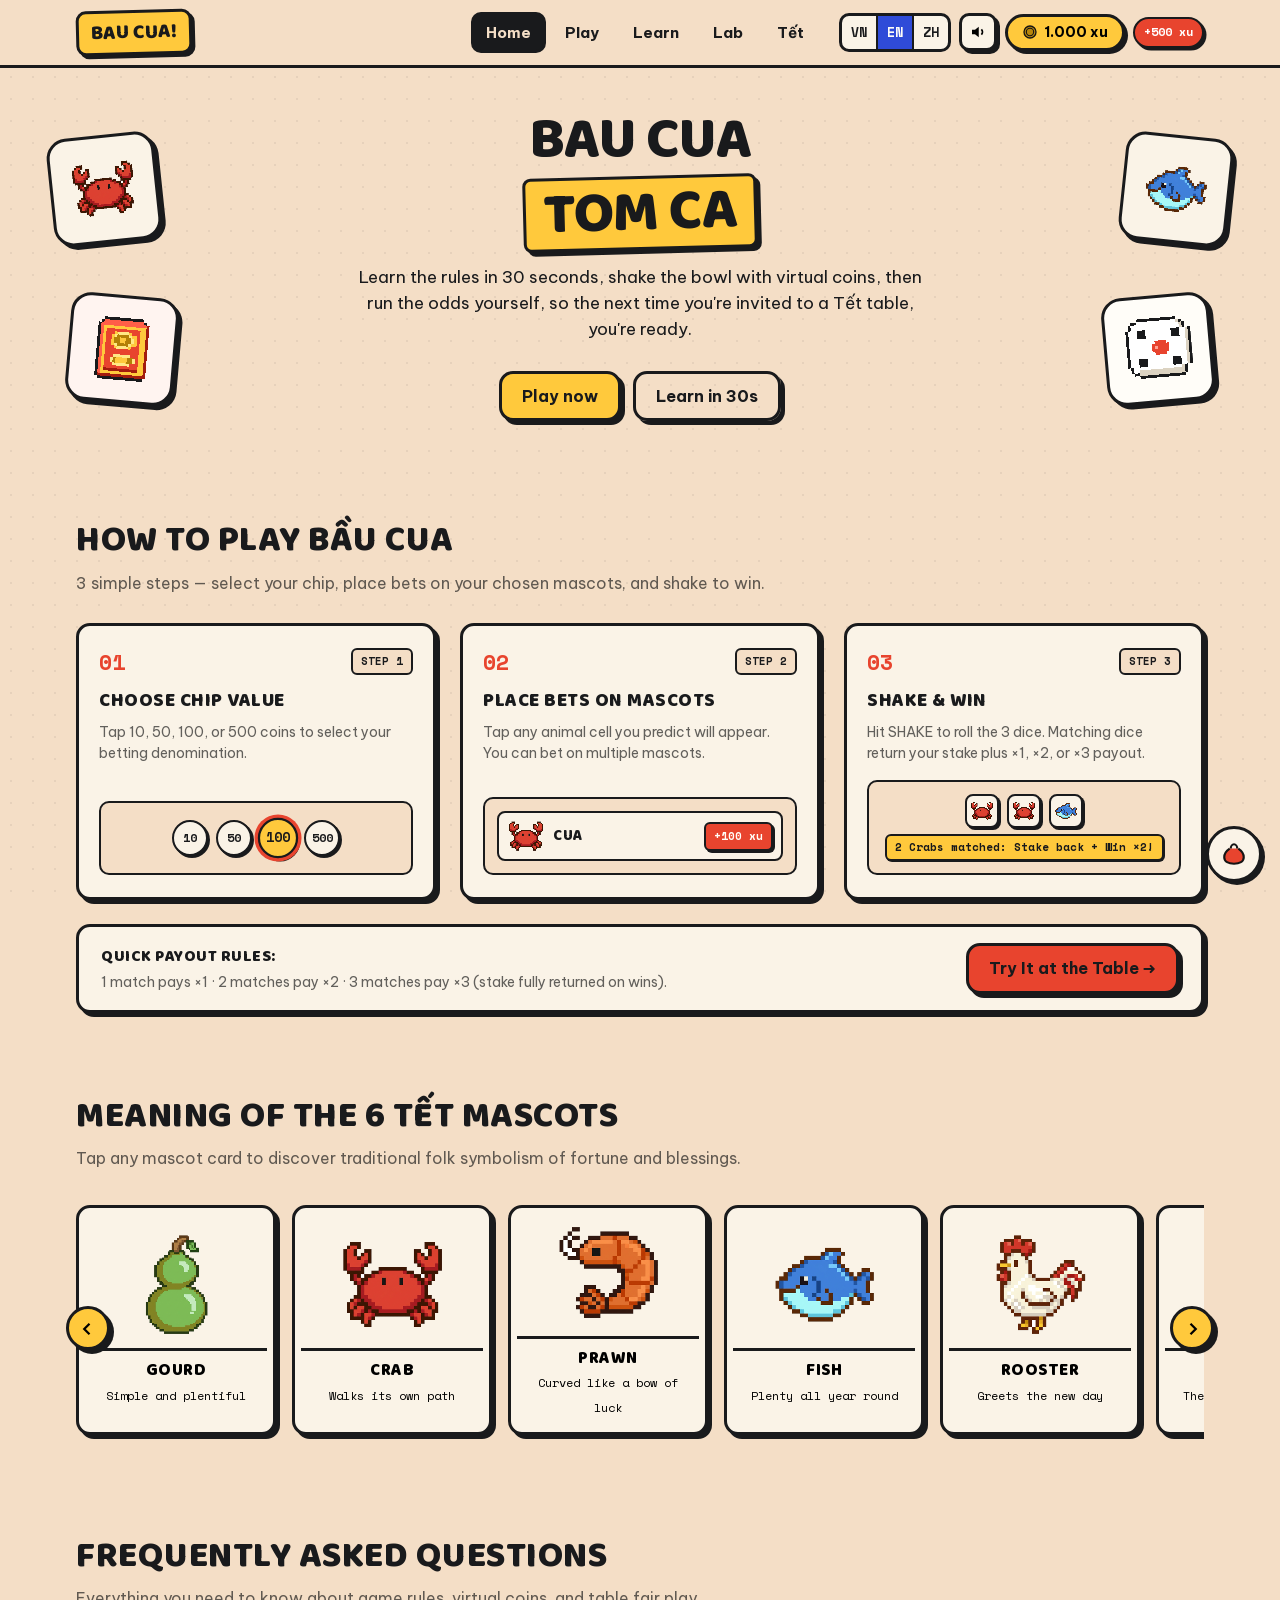
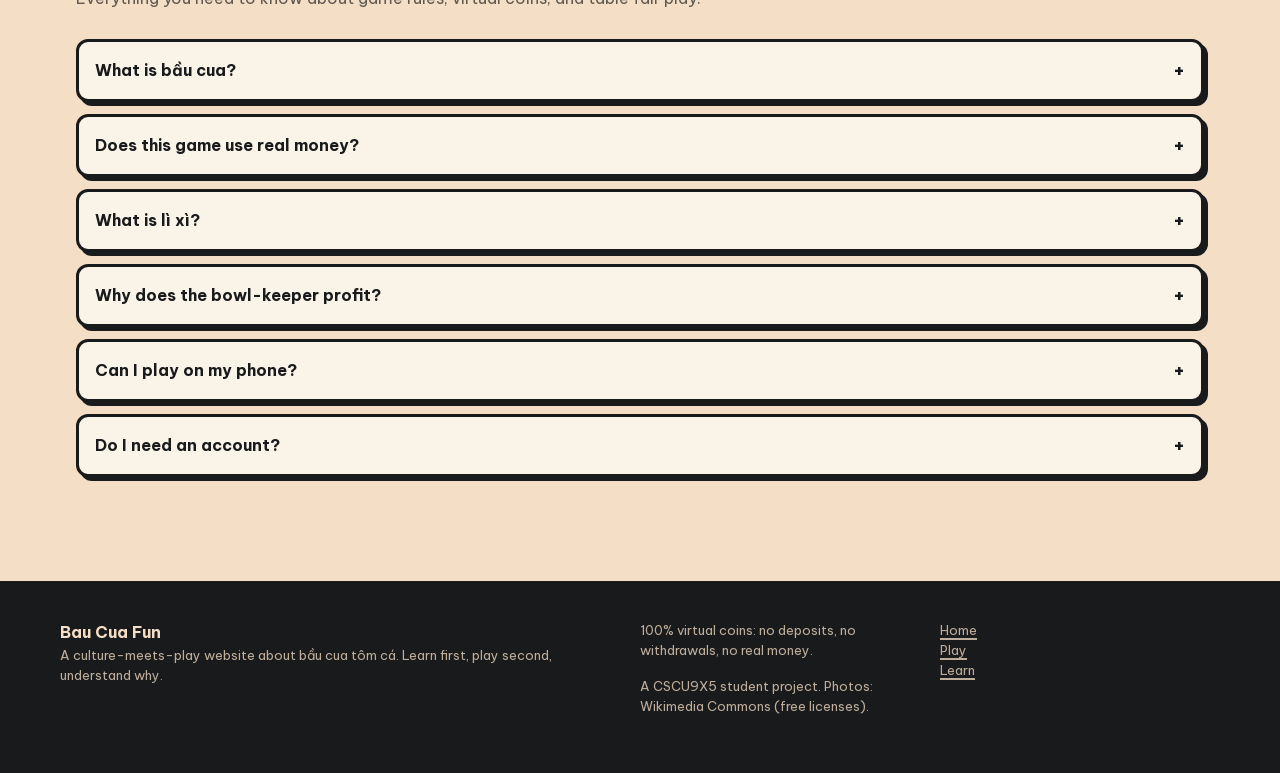
==== index.html @ 0379b577 "feat(i18n): set English as default language across the site" ====
<!DOCTYPE html>
<html lang="en">
<head>
  <meta charset="utf-8">
  <meta name="viewport" content="width=device-width, initial-scale=1">
  <meta name="description" content="Bầu Cua Vui: học và chơi bầu cua tôm cá bằng xu ảo. Không nạp, không rút, chỉ để vui ngày Tết.">
  <title>BẦU CUA VUI: Home</title>
  <link rel="stylesheet" href="assets/fonts/fonts.css?v=11">
  <link rel="stylesheet" href="lib/bootstrap/bootstrap.min.css">
  <link rel="stylesheet" href="css/styles.css?v=11">
  <link rel="stylesheet" href="css/pages.css?v=11">
</head>
<body data-page="home">
  <noscript><p style="padding:10px 16px;background:#E8442E;color:#FFFDF8;font-weight:700">Trang này cần JavaScript để chơi — hãy bật JS trong trình duyệt.</p></noscript>
  <a class="skip-link" href="#main">Đến nội dung chính</a>

  <nav class="bc-nav">
    <div class="inner">
      <a class="brand" href="index.html" data-i18n="brand.short"></a>
      <button class="nav-toggle" aria-label="Menu"><svg viewBox="0 0 24 24" width="20" height="20" aria-hidden="true"><path d="M4 6h16M4 12h16M4 18h16" stroke="currentColor" stroke-width="2.6"/></svg></button>
      <div class="bc-links">
        <a href="index.html" data-page="home" data-i18n="nav.home"></a>
        <a href="play.html" data-page="play" data-i18n="nav.play"></a>
        <a href="learn.html" data-page="learn" data-i18n="nav.learn"></a>
        <a href="lab.html" data-page="lab" data-i18n="nav.lab"></a>
        <a href="tet.html" data-page="tet" data-i18n="nav.tet"></a>
      </div>
      <div class="nav-tools">
        <div class="lang-group" role="group" aria-label="Language">
          <button data-lang="vn">VN</button>
          <button data-lang="en" class="active">EN</button>
          <button data-lang="zh">ZH</button>
        </div>
        <button class="icon-btn" data-act="sound" data-i18n-aria="a11y.sound"><svg class="ic-on" viewBox="0 0 24 24" fill="none" stroke="currentColor" stroke-width="2.4" aria-hidden="true"><path d="M4 9v6h4l5 4V5L8 9H4z" fill="currentColor" stroke="none"/><path d="M16.5 8.5a5 5 0 0 1 0 7"/></svg><svg class="ic-off" viewBox="0 0 24 24" fill="none" stroke="currentColor" stroke-width="2.4" aria-hidden="true"><path d="M4 9v6h4l5 4V5L8 9H4z" fill="currentColor" stroke="none"/><path d="M16 9l5 6M21 9l-5 6"/></svg></button>
        <button class="coin-pill" data-act="drawer-open" data-i18n-aria="a11y.coin"><svg viewBox="0 0 24 24" width="16" height="16" aria-hidden="true"><circle cx="12" cy="12" r="9" fill="#B8860B" stroke="#141414" stroke-width="2"/><circle cx="12" cy="12" r="5.5" fill="none" stroke="#141414" stroke-width="1.6"/></svg><span>1.000 xu</span></button>
        <button class="btn-bc btn-xs btn-red quick-lixi-btn" data-act="quick-lixi" data-i18n="nav.quickLixi" title="Nhận +500 xu vô cực" aria-label="Nhận +500 xu">+500 xu</button>
      </div>
    </div>
  </nav>

  <main id="main">
    <!-- hero -->
    <section class="hero hero-centered">
      <div class="hero-wrap">
        <!-- Left flank cards: Cua & Bao lì xì -->
        <div class="hero-flank flank-left" aria-hidden="true">
          <div class="pixel-card card-cua">
            <img src="assets/img/animals/cua.svg" alt="Cua" width="68" height="68">
          </div>
          <div class="pixel-card card-lixi">
            <img src="assets/img/lixi_pixel.svg" alt="Bao lì xì" width="64" height="64">
          </div>
        </div>

        <!-- Center content -->
        <div class="hero-center">
          <h1 class="hero-title">
            <span class="t-line-1" data-i18n="hero.t1"></span><br>
            <span class="hl-wrap">
              <span class="hl" data-i18n="hero.t2"></span>
            </span>
          </h1>

          <p class="lead" data-i18n="hero.sub"></p>

          <!-- Main CTAs -->
          <div class="cta hero-cta-group">
            <a class="btn-bc btn-gold" href="play.html" data-i18n="hero.ctaPlay"></a>
            <a class="btn-bc btn-ghost" href="#how-to-play" data-i18n="hero.ctaLearn"></a>
          </div>
        </div>

        <!-- Right flank cards: Cá & Xúc xắc pixel -->
        <div class="hero-flank flank-right" aria-hidden="true">
          <div class="pixel-card card-ca">
            <img src="assets/img/animals/ca.svg" alt="Cá" width="68" height="68">
          </div>
          <div class="pixel-card card-dice">
            <img src="assets/img/dice_pixel.svg" alt="Xúc xắc" width="64" height="64">
          </div>
        </div>
      </div>
    </section>

    <!-- how it works -->
    <section class="section" id="how-to-play">
      <div class="section-head">
        <h2 class="section-title" data-i18n="how.title"></h2>
        <p class="section-desc" data-i18n="how.sub"></p>
      </div>
      <div class="row g-4">
        <div class="col-md-4">
          <div class="card-bc how-card">
            <div class="how-step-header">
              <span class="how-step-num">01</span>
              <span class="how-badge" data-i18n="how.step1Tag"></span>
            </div>
            <h3 data-i18n="how.1t"></h3>
            <p data-i18n="how.1d"></p>
            <div class="how-visual">
              <div class="how-chip-demo">
                <span class="demo-chip">10</span>
                <span class="demo-chip">50</span>
                <span class="demo-chip active">100</span>
                <span class="demo-chip">500</span>
              </div>
            </div>
          </div>
        </div>
        <div class="col-md-4">
          <div class="card-bc how-card">
            <div class="how-step-header">
              <span class="how-step-num">02</span>
              <span class="how-badge" data-i18n="how.step2Tag"></span>
            </div>
            <h3 data-i18n="how.2t"></h3>
            <p data-i18n="how.2d"></p>
            <div class="how-visual">
              <div class="how-cell-demo">
                <div class="cell-info">
                  <img src="assets/img/animals/cua.svg" alt="Cua" width="38" height="38">
                  <span class="cell-label">CUA</span>
                </div>
                <span class="cell-bet-pill">+100 xu</span>
              </div>
            </div>
          </div>
        </div>
        <div class="col-md-4">
          <div class="card-bc how-card">
            <div class="how-step-header">
              <span class="how-step-num">03</span>
              <span class="how-badge" data-i18n="how.step3Tag"></span>
            </div>
            <h3 data-i18n="how.3t"></h3>
            <p data-i18n="how.3d"></p>
            <div class="how-visual">
              <div class="how-dice-demo">
                <div class="demo-dice-wrap">
                  <div class="demo-die"><img src="assets/img/animals/cua.svg" alt="Cua"></div>
                  <div class="demo-die"><img src="assets/img/animals/cua.svg" alt="Cua"></div>
                  <div class="demo-die"><img src="assets/img/animals/ca.svg" alt="Cá"></div>
                </div>
                <div class="demo-payout-pill" data-i18n="how.payoutDemo"></div>
              </div>
            </div>
          </div>
        </div>
      </div>

      <!-- Quick summary banner -->
      <div class="how-summary-banner">
        <div class="summary-left">
          <strong class="summary-title" data-i18n="how.ruleSummaryTitle"></strong>
          <span class="summary-payouts" data-i18n="how.ruleSummaryDesc"></span>
        </div>
        <a href="play.html" class="btn-bc btn-red how-summary-btn" data-i18n="how.tryBtn"></a>
      </div>
    </section>

    <!-- animals -->
    <section class="section">
      <div class="section-head">
        <h2 class="section-title" data-i18n="animals.title"></h2>
        <p class="section-desc" data-i18n="animals.sub"></p>
      </div>
      <div class="carousel-wrap">
        <button class="car-btn prev" data-act="car-prev" aria-label="Previous"><svg viewBox="0 0 24 24" width="18" height="18" aria-hidden="true"><path d="M14 5l-7 7 7 7" fill="none" stroke="currentColor" stroke-width="3"/></svg></button>
        <div class="animal-track" id="animal-track"></div>
        <button class="car-btn next" data-act="car-next" aria-label="Next"><svg viewBox="0 0 24 24" width="18" height="18" aria-hidden="true"><path d="M10 5l7 7-7 7" fill="none" stroke="currentColor" stroke-width="3"/></svg></button>
      </div>
    </section>

    <!-- faq -->
    <section class="section">
      <div class="section-head">
        <h2 class="section-title" data-i18n="faq.title"></h2>
        <p class="section-desc" data-i18n="faq.sub"></p>
      </div>
      <div id="faq-zone"></div>
    </section>
  </main>

  <footer class="bc-footer">
    <div class="inner">
      <div>
        <strong data-i18n="brand.full"></strong>
        <p class="fine" data-i18n="footer.blurb"></p>
      </div>
      <div class="fine">
        <p data-i18n="footer.warn"></p>
        <p data-i18n="footer.made"></p>
      </div>
      <div class="fine">
        <a href="index.html" data-i18n="nav.home"></a><br>
        <a href="play.html" data-i18n="nav.play"></a><br>
        <a href="learn.html" data-i18n="nav.learn"></a>
      </div>
    </div>
  </footer>

  <!-- animal detail modal -->
  <div class="modal-bc" id="modal-animal" role="dialog" aria-modal="true">
    <div class="box"></div>
  </div>

  <!-- Túi xu drawer -->
  <div class="drawer-backdrop"></div>
  <aside class="drawer" aria-label="Túi xu">
    <div class="close-row"><button class="icon-btn" data-act="drawer-close" aria-label="Close">✕</button></div>
    <h3><svg viewBox="0 0 24 24" width="18" height="18" aria-hidden="true"><path d="M8 7c-3 2-5 5-5 8 0 4 4 6 9 6s9-2 9-6c0-3-2-6-5-8" fill="#E8442E" stroke="#141414" stroke-width="2"/><path d="M9 7c0-2 1.4-4 3-4s3 2 3 4" fill="none" stroke="#141414" stroke-width="2"/></svg> <span data-i18n="drawer.title"></span></h3>
    <button class="btn-bc btn-red" data-act="lixi" style="width:100%" data-i18n="drawer.lixi"></button>
    <h3 style="font-size:18px" data-i18n="drawer.badges"></h3>
    <div class="badge-grid" id="badge-grid"></div>
    <h3 style="font-size:18px" data-i18n="drawer.stats"></h3>
    <div id="drawer-stats" style="display:grid;gap:6px"></div>
    <button class="btn-bc btn-sm" data-act="reset" style="margin-top:14px" data-i18n="drawer.reset"></button>
  </aside>

  <button class="icon-btn fab" data-act="drawer-open" aria-label="Túi xu"
     style="position:fixed;bottom:18px;right:18px;z-index:150;width:56px;height:56px;border-radius:50%"><svg viewBox="0 0 24 24" width="26" height="26" aria-hidden="true"><path d="M8 7c-3 2-5 5-5 8 0 4 4 6 9 6s9-2 9-6c0-3-2-6-5-8" fill="#E8442E" stroke="#141414" stroke-width="2"/><path d="M9 7c0-2 1.4-4 3-4s3 2 3 4" fill="none" stroke="#141414" stroke-width="2"/></svg></button>
  <div class="toast-zone"></div>

  <script src="js/data-core.js?v=11"></script>
  <script src="js/data-content.js?v=11"></script>
  <script src="js/i18n-vn.js?v=11"></script>
  <script src="js/i18n-en.js?v=11"></script>
  <script src="js/i18n-zh.js?v=11"></script>
  <script src="js/i18n.js?v=11"></script>
  <script src="js/store.js?v=11"></script>
  <script src="js/audio.js?v=11"></script>
  <script src="js/wallet.js?v=11"></script>
  <script src="js/badges.js?v=11"></script>
  <script src="js/ui.js?v=11"></script>
  <script src="js/page-home.js?v=11"></script>
  <script>
    document.addEventListener("DOMContentLoaded", function () {
      BCUI.boot();
      // reset data button (drawer)
      var resetBtn = document.querySelector("[data-act=reset]");
      if (resetBtn) resetBtn.addEventListener("click", function () {
        BCStore.reset();
        BCUI.toast(BCi18n.t("drawer.resetOk"));
        setTimeout(function () { location.reload(); }, 600);
      });
    });
  </script>
</body>
</html>
---- assets/fonts/fonts.css ----
/* Hallmark · vendored font subset sheet (generated) — covered by stamp in css/styles.css */
/* latin-ext */
@font-face {
  font-family: 'Archivo Black';
  font-style: normal;
  font-weight: 400;
  font-display: swap;
  src: url(f00.woff2) format('woff2');
  unicode-range: U+0100-02BA, U+02BD-02C5, U+02C7-02CC, U+02CE-02D7, U+02DD-02FF, U+0304, U+0308, U+0329, U+1D00-1DBF, U+1E00-1E9F, U+1EF2-1EFF, U+2020, U+20A0-20AB, U+20AD-20C4, U+2113, U+2C60-2C7F, U+A720-A7FF;
}
/* latin */
@font-face {
  font-family: 'Archivo Black';
  font-style: normal;
  font-weight: 400;
  font-display: swap;
  src: url(f01.woff2) format('woff2');
  unicode-range: U+0000-00FF, U+0131, U+0152-0153, U+02BB-02BC, U+02C6, U+02DA, U+02DC, U+0304, U+0308, U+0329, U+2000-206F, U+20AC, U+2122, U+2191, U+2193, U+2212, U+2215, U+FEFF, U+FFFD;
}
/* vietnamese */
@font-face {
  font-family: 'Be Vietnam Pro';
  font-style: normal;
  font-weight: 400;
  font-display: swap;
  src: url(f09.woff2) format('woff2');
  unicode-range: U+0102-0103, U+0110-0111, U+0128-0129, U+0168-0169, U+01A0-01A1, U+01AF-01B0, U+0300-0301, U+0303-0304, U+0308-0309, U+0323, U+0329, U+1EA0-1EF9, U+20AB;
}
/* latin-ext */
@font-face {
  font-family: 'Be Vietnam Pro';
  font-style: normal;
  font-weight: 400;
  font-display: swap;
  src: url(f10.woff2) format('woff2');
  unicode-range: U+0100-02BA, U+02BD-02C5, U+02C7-02CC, U+02CE-02D7, U+02DD-02FF, U+0304, U+0308, U+0329, U+1D00-1DBF, U+1E00-1E9F, U+1EF2-1EFF, U+2020, U+20A0-20AB, U+20AD-20C4, U+2113, U+2C60-2C7F, U+A720-A7FF;
}
/* latin */
@font-face {
  font-family: 'Be Vietnam Pro';
  font-style: normal;
  font-weight: 400;
  font-display: swap;
  src: url(f08.woff2) format('woff2');
  unicode-range: U+0000-00FF, U+0131, U+0152-0153, U+02BB-02BC, U+02C6, U+02DA, U+02DC, U+0304, U+0308, U+0329, U+2000-206F, U+20AC, U+2122, U+2191, U+2193, U+2212, U+2215, U+FEFF, U+FFFD;
}
/* vietnamese */
@font-face {
  font-family: 'Be Vietnam Pro';
  font-style: normal;
  font-weight: 600;
  font-display: swap;
  src: url(f06.woff2) format('woff2');
  unicode-range: U+0102-0103, U+0110-0111, U+0128-0129, U+0168-0169, U+01A0-01A1, U+01AF-01B0, U+0300-0301, U+0303-0304, U+0308-0309, U+0323, U+0329, U+1EA0-1EF9, U+20AB;
}
/* latin-ext */
@font-face {
  font-family: 'Be Vietnam Pro';
  font-style: normal;
  font-weight: 600;
  font-display: swap;
  src: url(f07.woff2) format('woff2');
  unicode-range: U+0100-02BA, U+02BD-02C5, U+02C7-02CC, U+02CE-02D7, U+02DD-02FF, U+0304, U+0308, U+0329, U+1D00-1DBF, U+1E00-1E9F, U+1EF2-1EFF, U+2020, U+20A0-20AB, U+20AD-20C4, U+2113, U+2C60-2C7F, U+A720-A7FF;
}
/* latin */
@font-face {
  font-family: 'Be Vietnam Pro';
  font-style: normal;
  font-weight: 600;
  font-display: swap;
  src: url(f05.woff2) format('woff2');
  unicode-range: U+0000-00FF, U+0131, U+0152-0153, U+02BB-02BC, U+02C6, U+02DA, U+02DC, U+0304, U+0308, U+0329, U+2000-206F, U+20AC, U+2122, U+2191, U+2193, U+2212, U+2215, U+FEFF, U+FFFD;
}
/* vietnamese */
@font-face {
  font-family: 'Be Vietnam Pro';
  font-style: normal;
  font-weight: 700;
  font-display: swap;
  src: url(f03.woff2) format('woff2');
  unicode-range: U+0102-0103, U+0110-0111, U+0128-0129, U+0168-0169, U+01A0-01A1, U+01AF-01B0, U+0300-0301, U+0303-0304, U+0308-0309, U+0323, U+0329, U+1EA0-1EF9, U+20AB;
}
/* latin-ext */
@font-face {
  font-family: 'Be Vietnam Pro';
  font-style: normal;
  font-weight: 700;
  font-display: swap;
  src: url(f04.woff2) format('woff2');
  unicode-range: U+0100-02BA, U+02BD-02C5, U+02C7-02CC, U+02CE-02D7, U+02DD-02FF, U+0304, U+0308, U+0329, U+1D00-1DBF, U+1E00-1E9F, U+1EF2-1EFF, U+2020, U+20A0-20AB, U+20AD-20C4, U+2113, U+2C60-2C7F, U+A720-A7FF;
}
/* latin */
@font-face {
  font-family: 'Be Vietnam Pro';
  font-style: normal;
  font-weight: 700;
  font-display: swap;
  src: url(f02.woff2) format('woff2');
  unicode-range: U+0000-00FF, U+0131, U+0152-0153, U+02BB-02BC, U+02C6, U+02DA, U+02DC, U+0304, U+0308, U+0329, U+2000-206F, U+20AC, U+2122, U+2191, U+2193, U+2212, U+2215, U+FEFF, U+FFFD;
}
/* vietnamese */
@font-face {
  font-family: 'Space Mono';
  font-style: normal;
  font-weight: 400;
  font-display: swap;
  src: url(f14.woff2) format('woff2');
  unicode-range: U+0102-0103, U+0110-0111, U+0128-0129, U+0168-0169, U+01A0-01A1, U+01AF-01B0, U+0300-0301, U+0303-0304, U+0308-0309, U+0323, U+0329, U+1EA0-1EF9, U+20AB;
}
/* latin-ext */
@font-face {
  font-family: 'Space Mono';
  font-style: normal;
  font-weight: 400;
  font-display: swap;
  src: url(f15.woff2) format('woff2');
  unicode-range: U+0100-02BA, U+02BD-02C5, U+02C7-02CC, U+02CE-02D7, U+02DD-02FF, U+0304, U+0308, U+0329, U+1D00-1DBF, U+1E00-1E9F, U+1EF2-1EFF, U+2020, U+20A0-20AB, U+20AD-20C4, U+2113, U+2C60-2C7F, U+A720-A7FF;
}
/* latin */
@font-face {
  font-family: 'Space Mono';
  font-style: normal;
  font-weight: 400;
  font-display: swap;
  src: url(f16.woff2) format('woff2');
  unicode-range: U+0000-00FF, U+0131, U+0152-0153, U+02BB-02BC, U+02C6, U+02DA, U+02DC, U+0304, U+0308, U+0329, U+2000-206F, U+20AC, U+2122, U+2191, U+2193, U+2212, U+2215, U+FEFF, U+FFFD;
}
/* vietnamese */
@font-face {
  font-family: 'Space Mono';
  font-style: normal;
  font-weight: 700;
  font-display: swap;
  src: url(f12.woff2) format('woff2');
  unicode-range: U+0102-0103, U+0110-0111, U+0128-0129, U+0168-0169, U+01A0-01A1, U+01AF-01B0, U+0300-0301, U+0303-0304, U+0308-0309, U+0323, U+0329, U+1EA0-1EF9, U+20AB;
}
/* latin-ext */
@font-face {
  font-family: 'Space Mono';
  font-style: normal;
  font-weight: 700;
  font-display: swap;
  src: url(f13.woff2) format('woff2');
  unicode-range: U+0100-02BA, U+02BD-02C5, U+02C7-02CC, U+02CE-02D7, U+02DD-02FF, U+0304, U+0308, U+0329, U+1D00-1DBF, U+1E00-1E9F, U+1EF2-1EFF, U+2020, U+20A0-20AB, U+20AD-20C4, U+2113, U+2C60-2C7F, U+A720-A7FF;
}
/* latin */
@font-face {
  font-family: 'Space Mono';
  font-style: normal;
  font-weight: 700;
  font-display: swap;
  src: url(f11.woff2) format('woff2');
  unicode-range: U+0000-00FF, U+0131, U+0152-0153, U+02BB-02BC, U+02C6, U+02DA, U+02DC, U+0304, U+0308, U+0329, U+2000-206F, U+20AC, U+2122, U+2191, U+2193, U+2212, U+2215, U+FEFF, U+FFFD;
}

/* Baloo 2 — display font (great Vietnamese diacritics) */
/* devanagari */
@font-face {
  font-family: 'Baloo 2';
  font-style: normal;
  font-weight: 800;
  font-display: swap;
  src: url(f17.woff2) format('woff2');
  unicode-range: U+0900-097F, U+1CD0-1CF4, U+1CF7-1CF9, U+200C-200D, U+20A8, U+20B9, U+20F0, U+25CC, U+A830-A839, U+A8E0-A8FF, U+11B00-11B0A;
}
/* vietnamese */
@font-face {
  font-family: 'Baloo 2';
  font-style: normal;
  font-weight: 800;
  font-display: swap;
  src: url(f18.woff2) format('woff2');
  unicode-range: U+0102-0103, U+0110-0111, U+0128-0129, U+0168-0169, U+01A0-01A1, U+01AF-01B0, U+0300-0301, U+0303-0304, U+0308-0309, U+0323, U+0329, U+1EA0-1EF9, U+20AB;
}
/* latin-ext */
@font-face {
  font-family: 'Baloo 2';
  font-style: normal;
  font-weight: 800;
  font-display: swap;
  src: url(f19.woff2) format('woff2');
  unicode-range: U+0100-02BA, U+02BD-02C5, U+02C7-02CC, U+02CE-02D7, U+02DD-02FF, U+0304, U+0308, U+0329, U+1D00-1DBF, U+1E00-1E9F, U+1EF2-1EFF, U+2020, U+20A0-20AB, U+20AD-20C4, U+2113, U+2C60-2C7F, U+A720-A7FF;
}
/* latin */
@font-face {
  font-family: 'Baloo 2';
  font-style: normal;
  font-weight: 800;
  font-display: swap;
  src: url(f20.woff2) format('woff2');
  unicode-range: U+0000-00FF, U+0131, U+0152-0153, U+02BB-02BC, U+02C6, U+02DA, U+02DC, U+0304, U+0308, U+0329, U+2000-206F, U+20AC, U+2122, U+2191, U+2193, U+2212, U+2215, U+FEFF, U+FFFD;
}
---- css/styles.css ----
/* Hallmark · edit-pass 01/11/2026 · critique: P4 H4 E4 S3 R4 V4 · weakest S: game-site copy must stay dense; de-slopped emoji-UI to SVG, tokenised colours, straightened dash copy — design kept · sweep: sloplint, our files 0 FAIL 0 WARN; vendored Bootstrap + in-game emoji dice/badges waived (course brief + game material) */
/* ============================================================
   BẦU CUA VUI — design system: Neo Brutalism × Vietnamese Tết
   tokens + base + components (pages live in pages.css)
   ============================================================ */

:root{
  --paper:#F4DEC6;
  --ink:#191A1C;
  --red:#E8442E;
  --gold:#FFC93C;
  --indigo:#2F4BD8;
  --green:#0E7A4A;
  --cream:#FAF3E7;
  --border:3px solid var(--ink);
  --shadow:4px 4px 0 var(--ink);
  --shadow-lg:7px 7px 0 var(--ink);
  --font-display:'Baloo 2','Be Vietnam Pro',sans-serif;
  --font-body:'Be Vietnam Pro',system-ui,sans-serif;
  --font-mono:'Space Mono',monospace;
  --radius:14px;
  --ink-on-dark:#FFFDF8;
  --surface:#FFFFFF;
  --mut-ink:rgba(20,20,20,.66);
  --dot:rgba(20,20,20,.06);
  --scrim:rgba(20,20,20,.5);
  --toast-shadow:rgba(20,20,20,.35);
  --invalid:#FDEBE8;
  --minus:#FFB4A8;
  --red-2:#C7361F;
  --gold-2:#EBB520;
  --spring:cubic-bezier(.34,1.56,.64,1);
}

/* ---------- base ---------- */
*{ box-sizing:border-box; }
html,body{ overflow-x:clip; }
html{ scroll-behavior:smooth; }
body{
  background:var(--paper);
  color:var(--ink);
  font-family:var(--font-body);
  font-size:16px;
  line-height:1.55;
  min-height:100vh;
}
body::before{ /* subtle paper dots */
  content:""; position:fixed; inset:0; pointer-events:none; z-index:0;
  background-image:radial-gradient(var(--dot) 1.2px, transparent 1.2px);
  background-size:22px 22px;
}
main{ position:relative; z-index:1; }
h1,h2,h3,.display{ font-family:var(--font-display); font-weight:800; text-transform:uppercase; letter-spacing:.5px; overflow-wrap:break-word; min-width:0; text-wrap:balance; }
a{ color:var(--ink); text-decoration-thickness:2px; text-underline-offset:3px; }
img{ max-width:100%; }
.mono{ font-family:var(--font-mono); }
.mut{ color:var(--mut-ink); }

:focus-visible{ outline:3px dashed var(--indigo); outline-offset:3px; border-radius:4px; }
.skip-link{
  position:absolute; left:-9999px; top:8px; z-index:200;
  background:var(--gold); border:var(--border); box-shadow:var(--shadow);
  padding:8px 14px; font-weight:700;
}
.skip-link:focus{ left:8px; }

/* ---------- buttons: physical press language ---------- */
.btn-bc{
  display:inline-block; border:var(--border); border-radius:var(--radius);
  background:var(--cream); color:var(--ink);
  font-family:var(--font-body); font-weight:700;
  padding:10px 20px; cursor:pointer; text-decoration:none; text-align:center;
  box-shadow:var(--shadow);
  transition:transform .12s ease, box-shadow .12s ease, background .12s ease;
  user-select:none;
}
.btn-bc:hover{ transform:translate(-2px,-2px); box-shadow:var(--shadow-lg); }
.btn-bc:active{ transform:translate(3px,3px); box-shadow:0 0 0 var(--ink); }
.btn-bc:disabled{ opacity:.45; cursor:not-allowed; transform:none; box-shadow:var(--shadow); }
.btn-gold{ background:var(--gold); }
.btn-red{ background:var(--red); color:var(--ink); }
.btn-indigo{ background:var(--indigo); color:var(--ink-on-dark); }
.btn-green{ background:var(--green); color:var(--ink-on-dark); }
.btn-sm{ padding:6px 12px; font-size:14px; border-width:2px; }
.btn-xs{ padding:4px 9px; font-size:12px; border-width:2px; border-radius:999px; }
.quick-lixi-btn{
  background:var(--red); color:#ffffff !important; font-family:var(--font-mono); font-weight:800;
  box-shadow:2.5px 2.5px 0 var(--ink); white-space:nowrap; cursor:pointer;
}
.quick-lixi-btn:hover{ transform:translate(-1.5px,-1.5px); box-shadow:3.5px 3.5px 0 var(--ink); }
.quick-lixi-btn:active{ transform:translate(2px,2px); box-shadow:0 0 0 var(--ink); }

/* ---------- cards / stickers ---------- */
.card-bc{
  background:var(--cream); border:var(--border); border-radius:var(--radius);
  box-shadow:var(--shadow); padding:20px;
}
.sticker{
  display:inline-block; background:var(--gold); border:var(--border);
  border-radius:10px; padding:2px 12px;
  font-family:var(--font-mono); font-weight:700; font-size:13px;
  transform:rotate(-2deg); box-shadow:3px 3px 0 var(--ink);
}
.sticker.red{ background:var(--red); color:var(--ink); transform:rotate(2deg); }
.sticker.indigo{ background:var(--indigo); color:var(--ink-on-dark); transform:rotate(-3deg); }

/* ---------- nav ---------- */
.bc-nav{
  position:sticky; top:0; z-index:100;
  background:var(--paper); border-bottom:var(--border);
}
.bc-nav .inner{
  display:flex; align-items:center; gap:14px; flex-wrap:wrap;
  padding:10px 16px; max-width:1160px; margin:0 auto;
}
.brand{
  font-family:var(--font-display); font-size:20px; text-decoration:none;
  background:var(--gold); border:var(--border); border-radius:10px;
  padding:4px 12px; box-shadow:3px 3px 0 var(--ink); transform:rotate(-1.5deg);
  white-space:nowrap;
}
.bc-links{ display:flex; gap:4px; margin-left:auto; align-items:center; flex-wrap:wrap; }
.bc-links a{
  text-decoration:none; font-weight:700; font-size:15px;
  padding:6px 12px; border:3px solid transparent; border-radius:10px;
}
.bc-links a:hover{ border-color:var(--ink); background:var(--cream); box-shadow:3px 3px 0 var(--ink); }
.bc-links a.active{ background:var(--ink); color:var(--paper); border-color:var(--ink); }
.nav-tools{ display:flex; gap:8px; align-items:center; margin-left:6px; }
.lang-group{ display:flex; border:var(--border); border-radius:10px; overflow:hidden; background:var(--cream); }
.lang-group button{
  border:none; background:transparent; font-family:var(--font-mono); font-weight:700;
  font-size:13px; padding:6px 9px; cursor:pointer; color:var(--ink);
}
.lang-group button + button{ border-left:2px solid var(--ink); }
.lang-group button.active{ background:var(--indigo); color:var(--ink-on-dark); }
.coin-pill{
  display:inline-flex; align-items:center; gap:6px;
  background:var(--gold); border:var(--border); border-radius:999px;
  padding:5px 14px; font-weight:800; font-size:14px; box-shadow:3px 3px 0 var(--ink);
}
.icon-btn{
  border:var(--border); border-radius:10px; background:var(--cream);
  width:38px; height:38px; font-size:17px; cursor:pointer; line-height:1;
  box-shadow:3px 3px 0 var(--ink);
}
.icon-btn:active{ transform:translate(2px,2px); box-shadow:none; }
.nav-toggle{ display:none; }
.mobile-menu-tools{ display:none; }

@media (max-width:900px){
  .bc-nav .inner{
    display:flex; align-items:center; justify-content:space-between;
    padding:8px 12px; gap:8px; flex-wrap:wrap;
  }
  .brand{ font-size:18px; padding:3px 10px; order:1; }
  .nav-tools{ margin-left:auto; display:flex; align-items:center; gap:6px; order:2; }
  .nav-tools .lang-group, .nav-tools .icon-btn{ display:none; }
  .nav-toggle{
    display:flex; align-items:center; justify-content:center;
    margin-left:4px; flex-shrink:0; order:3;
    border:var(--border); border-radius:10px; background:var(--gold);
    font-size:18px; width:38px; height:38px; cursor:pointer; box-shadow:2.5px 2.5px 0 var(--ink);
  }
  .bc-links{
    display:none;
    order:99; width:100%; flex-direction:column; align-items:stretch;
    padding:10px 4px 14px; border-top:2px solid var(--ink); margin:8px 0 0;
  }
  .bc-links.open{ display:flex; }
  .bc-links a{ border:var(--border); background:var(--cream); margin-top:8px; }
  .mobile-menu-tools{
    display:flex; align-items:center; justify-content:center; gap:10px;
    margin-top:14px; padding-top:12px; border-top:2px dashed var(--ink);
  }
}

@media (max-width:600px){
  .bc-nav .inner{ padding:6px 10px; gap:6px; }
  .brand{ font-size:16px; padding:3px 8px; border-width:2.5px; }
  .coin-pill{ font-size:12px; padding:4px 8px; gap:4px; }
  .quick-lixi-btn{ padding:4px 7px; font-size:11px; }
  .nav-toggle{ width:36px; height:36px; }
  .drawer{ padding:14px; width:min(320px, 94vw); }
  .badge-grid{ grid-template-columns:repeat(3,1fr); gap:8px; }
  .badge-cell{ padding:8px 4px; }
}

@media (max-width:360px){
  .coin-pill svg{ display:none; }
  .coin-pill{ padding:3px 6px; font-size:11px; }
  .quick-lixi-btn{ padding:3px 6px; font-size:10px; }
  .brand{ font-size:14px; padding:2px 6px; }
}

/* headings must never tilt (sticker base is rotated) and never stretch full-width */
.section-head .sticker, .hero .sticker{
  transform:none;
  align-self:flex-start;
  width:fit-content;
  max-width:max-content;
}

/* ---------- drawer (Túi xu) ---------- */
.drawer-backdrop{
  position:fixed; inset:0; background:var(--scrim); z-index:180;
  opacity:0; pointer-events:none; transition:opacity .2s;
}
.drawer-backdrop.show{ opacity:1; pointer-events:auto; }
.drawer{
  position:fixed; top:0; right:0; width:min(360px,92vw); height:100dvh; z-index:190;
  background:var(--cream); border-left:var(--border);
  transform:translateX(110%); transition:transform .25s ease;
  overflow-y:auto; padding:18px;
}
.drawer.show{ transform:none; }
.drawer h3{ margin:4px 0 12px; }
.close-row{ display:flex; justify-content:flex-end; align-items:center; margin-bottom:12px; }

/* ---------- toast ---------- */
.toast-zone{ position:fixed; bottom:18px; left:50%; transform:translateX(-50%); z-index:300; display:flex; flex-direction:column; gap:8px; width:min(420px,92vw); }
.toast-bc{
  background:var(--ink); color:var(--paper); border:var(--border); border-radius:12px;
  box-shadow:4px 4px 0 var(--toast-shadow);
  padding:10px 16px; font-weight:700; animation:pop .18s ease;
}
.toast-bc.win{ background:var(--green); color:var(--ink-on-dark); }
.toast-bc.lose{ background:var(--red); color:var(--ink); }
.toast-bc.gold{ background:var(--gold); color:var(--ink); }
@keyframes pop{ from{ transform:scale(.85); opacity:0; } to{ transform:scale(1); opacity:1; } }

/* ---------- modal ---------- */
.modal-bc{
  position:fixed; inset:0; z-index:250; display:none;
  background:var(--scrim); padding:18px; cursor:pointer;
}
.modal-bc.show{ display:flex; align-items:center; justify-content:center; }
.modal-bc .box{
  background:var(--cream); border:var(--border); border-radius:var(--radius);
  box-shadow:var(--shadow-lg); max-width:560px; width:100%;
  max-height:86dvh; overflow-y:auto; padding:20px 22px 24px;
  cursor:default;
}
.modal-bc .steps .step-row{
  display:flex; gap:12px; align-items:center; border:var(--border); border-radius:12px;
  background:var(--paper); padding:10px 12px; font-weight:700; margin-bottom:8px;
}
.modal-bc .steps .step-row span:last-child{ flex:1; min-width:0; overflow-wrap:break-word; word-break:break-word; }
.modal-bc .steps .step-row .n{
  min-width:30px; height:30px; border-radius:50%; border:var(--border); background:var(--red); color:var(--ink);
  display:flex; align-items:center; justify-content:center; font-family:var(--font-mono); font-weight:700; flex-shrink:0;
}

/* ---------- badges ---------- */
.badge-grid{ display:grid; grid-template-columns:repeat(auto-fill,minmax(96px,1fr)); gap:10px; }
.badge-cell{
  border:var(--border); border-radius:12px; background:var(--paper);
  padding:10px 6px; text-align:center; font-size:12px; font-weight:700;
}
.badge-cell .ic{ font-size:26px; display:block; }
.badge-cell.locked{ opacity:.38; filter:grayscale(1); }
.badge-cell.unlocked{ background:var(--gold); animation:pop .25s ease; }

/* ---------- forms ---------- */
.field{ margin-bottom:14px; }
.field label{ font-weight:800; display:block; margin-bottom:6px; }
.field input,.field textarea{
  width:100%; border:var(--border); border-radius:10px; background:var(--surface);
  padding:10px 12px; font-family:var(--font-body); font-size:16px;
}
.field input:focus,.field textarea:focus{ outline:3px dashed var(--indigo); outline-offset:2px; }
.field .err{ display:none; color:var(--red); font-weight:700; font-size:13px; margin-top:4px; }
.field.invalid input,.field.invalid textarea{ border-color:var(--red); background:var(--invalid); }
.field.invalid .err{ display:block; }
.char-count{ font-family:var(--font-mono); font-size:12px; }

/* ---------- footer ---------- */
.bc-footer{
  border-top:var(--border); background:var(--ink); color:var(--paper);
  margin-top:64px; padding:36px 16px 40px; position:relative; z-index:1;
}
.bc-footer .inner{ max-width:1160px; margin:0 auto; display:grid; gap:20px; grid-template-columns:2fr 1fr 1fr; }
.bc-footer a{ color:var(--paper); }
.bc-footer .fine{ opacity:.75; font-size:13px; }
@media (max-width:760px){
  .bc-footer{ padding-bottom:76px; }
  .bc-footer .inner{ grid-template-columns:1fr; gap:16px; }
}
@media (max-width:600px){
  .fab{ width:48px !important; height:48px !important; bottom:14px !important; right:14px !important; }
}

/* ---------- motion ---------- */
@media (prefers-reduced-motion:reduce){
  *,*::before,*::after{ animation-duration:.01ms !important; transition-duration:.01ms !important; }
}

/* ---------- floating win/lose amount ---------- */
.bowl-zone{ position:relative; }
.float-xu{
  position:absolute; left:50%; top:14px; z-index:6; pointer-events:none;
  transform:translate(-50%,0);
  font-family:var(--font-mono); font-weight:700; font-size:28px;
  animation:floatUp 1.4s ease forwards;
}
.float-xu.plus{ color:var(--gold); }
.float-xu.minus{ color:var(--minus); }
@keyframes floatUp{
  0%{ opacity:0; transform:translate(-50%,14px) scale(.7); }
  18%{ opacity:1; transform:translate(-50%,0) scale(1.1); }
  100%{ opacity:0; transform:translate(-50%,-48px) scale(1.2); }
}
.coin-pill.bump{ animation:bump .45s ease; }
@keyframes bump{ 35%{ transform:scale(1.14) rotate(-2deg); } }

/* ---------- inline SVG icons ---------- */
.icon-btn svg{ width:18px; height:18px; display:block; margin:auto; }
.icon-btn .ic-off{ display:none; }
.icon-btn.muted .ic-on{ display:none; }
.icon-btn.muted .ic-off{ display:block; }
.btn-ghost{ background:transparent; }
.fab svg{ width:26px; height:26px; }

.btn-ghost{ background:transparent; box-shadow:var(--shadow); }
.btn-ghost:hover{ background:var(--cream); }
---- css/pages.css ----
/* Hallmark · edit-pass 01/11/2026 · critique: P4 H4 E4 S3 R4 V4 · weakest S: game-site copy must stay dense; de-slopped emoji-UI to SVG, tokenised colours, straightened dash copy — design kept */
/* ============================================================
   BẦU CUA VUI — per-page layouts
   ============================================================ */

.section{ padding:54px 16px 28px; max-width:1160px; margin:0 auto; scroll-margin-top:70px; }
.section-head{ display:flex; flex-direction:column; align-items:flex-start; gap:8px; margin-bottom:28px; }
.section-head .sticker{ align-self:flex-start; width:fit-content; max-width:max-content; white-space:nowrap; }
.section-head h1, .section-head h2{ font-size:clamp(24px,4vw,36px); margin:0; line-height:1.2; }
.section-head .section-desc{ font-size:16px; color:var(--mut-ink); margin:0; max-width:65ch; line-height:1.55; }

/* ---------- home hero (centered with festive mascot flanks) ---------- */
.hero{
  padding: 40px 16px 36px;
  max-width: 1240px;
  margin: 0 auto;
  position: relative;
}
.hero-wrap{
  display: grid;
  grid-template-columns: minmax(180px, 210px) 1fr minmax(180px, 210px);
  gap: 20px;
  align-items: center;
  position: relative;
}
.hero-center{
  display: flex;
  flex-direction: column;
  align-items: center;
  text-align: center;
  max-width: 620px;
  margin: 0 auto;
  z-index: 2;
  width: 100%;
}

/* Hero Typography */
.hero-title{
  font-size: clamp(34px, 5.2vw, 58px);
  line-height: 1.1;
  margin: 0 0 14px;
  text-align: center;
  font-weight: 900;
  letter-spacing: -0.02em;
}
.hero-title .t-line-1{
  display: inline-block;
  color: var(--ink);
}
.hero-title .hl-wrap{
  position: relative;
  display: inline-block;
  margin-top: 4px;
}
.hero-title .hl{
  background: var(--gold);
  border: 3px solid var(--ink);
  padding: 2px 18px;
  display: inline-block;
  transform: rotate(-1.5deg);
  box-shadow: 4px 4px 0 var(--ink);
  border-radius: 8px;
}

.hero-center p.lead{
  font-size: 17px;
  max-width: 48ch;
  margin: 0 auto 28px;
  line-height: 1.55;
  color: var(--ink);
  text-align: center;
}

/* CTAs */
.hero-cta-group{
  display: flex;
  gap: 12px;
  justify-content: center;
  align-items: center;
  flex-wrap: wrap;
  margin-bottom: 8px;
}
.hero-cta-group .btn-gold{
  background: var(--gold);
  color: var(--ink);
  border: var(--border);
  box-shadow: var(--shadow);
}
.hero-cta-group .btn-gold:hover{
  background: #FFD566;
}

/* Flanks (Cards containing ONLY image) */
.hero-flank{
  position: relative;
  min-height: 320px;
  display: flex;
  flex-direction: column;
  justify-content: space-around;
  z-index: 1;
}
.pixel-card{
  background: var(--cream);
  border: 3px solid var(--ink);
  border-radius: 20px;
  box-shadow: 4px 4px 0 var(--ink);
  padding: 14px;
  width: 108px;
  height: 108px;
  display: flex;
  align-items: center;
  justify-content: center;
  transition: transform .2s ease, box-shadow .2s ease;
  user-select: none;
  box-sizing: border-box;
}
.pixel-card:hover{
  transform: scale(1.08) rotate(0deg) !important;
  box-shadow: 6px 6px 0 var(--ink);
}
.pixel-card img{
  width: 68px;
  height: 68px;
  image-rendering: pixelated;
  display: block;
}

/* Left Flank */
.flank-left{
  align-items: flex-start;
}
.flank-left .card-cua{
  transform: rotate(-6deg);
  margin-left: 14px;
}
.flank-left .card-lixi{
  transform: rotate(5deg);
  margin-left: 32px;
  background: #FFF4F0;
}

/* Right Flank */
.flank-right{
  align-items: flex-end;
}
.flank-right .card-ca{
  transform: rotate(6deg);
  margin-right: 14px;
}
.flank-right .card-dice{
  transform: rotate(-5deg);
  margin-right: 32px;
  background: #FFFDF8;
}

@media (max-width: 960px){
  .hero-wrap{
    grid-template-columns: 120px 1fr 120px;
    gap: 12px;
  }
  .hero-flank{ min-height: 280px; }
  .pixel-card{ width: 88px; height: 88px; padding: 10px; }
  .pixel-card img{ width: 56px; height: 56px; }
  .flank-left .card-cua, .flank-left .card-lixi,
  .flank-right .card-ca, .flank-right .card-dice{ margin: 0; }
  .hero-center p.lead{ font-size: 15px; }
}

@media (max-width: 720px){
  .hero{ padding: 24px 12px 20px; }
  .hero-wrap{
    display: flex;
    flex-direction: column;
    align-items: center;
    gap: 18px;
  }
  .hero-center{
    order: 1;
    width: 100%;
  }
  .hero-flank{
    min-height: auto;
    flex-direction: row;
    justify-content: center;
    gap: 12px;
    width: 100%;
  }
  .flank-left{ order: 2; }
  .flank-right{ order: 3; }
  .flank-left .card-cua, .flank-left .card-lixi,
  .flank-right .card-ca, .flank-right .card-dice{
    margin: 0;
    transform: none;
    width: 82px;
    height: 82px;
    padding: 10px;
  }
  .pixel-card img{ width: 52px; height: 52px; }
  .hero-title{ font-size: clamp(28px, 7.5vw, 40px); }
  .hero-center p.lead{ font-size: 14px; }
  .hero-cta-group{ flex-direction: column; width: 100%; gap: 10px; }
  .hero-cta-group .btn-bc{ width: 100%; text-align: center; }
}

/* ---------- animal carousel ---------- */
.carousel-wrap{ position:relative; }
.animal-track{
  display:grid; grid-auto-flow:column; grid-auto-columns:minmax(200px,240px);
  gap:16px; overflow-x:auto; scroll-snap-type:x mandatory; padding:6px 4px 18px;
}
.animal-card{
  scroll-snap-align:start; background:var(--cream); border:var(--border);
  border-radius:var(--radius); box-shadow:var(--shadow); overflow:hidden; cursor:pointer;
  transition:transform .12s;
}
.animal-card:hover{ transform:translate(-2px,-2px); box-shadow:var(--shadow-lg); }
.animal-card img{ width:100%; height:130px; object-fit:contain; background:var(--cream); padding:8px; border-bottom:var(--border); display:block; }
.animal-card .pad{ padding:10px 12px 12px; }
.animal-card h3{ font-size:17px; margin:0; }
.animal-card .en{ font-family:var(--font-mono); font-size:12px; }
.car-btn{
  position:absolute; top:42%; border:var(--border); background:var(--gold);
  border-radius:50%; width:44px; height:44px; font-size:19px; cursor:pointer;
  box-shadow:var(--shadow); z-index:5;
}
.car-btn.prev{ left:-10px; } .car-btn.next{ right:-10px; }
@media (max-width:600px){
  .animal-track{
    grid-auto-columns:minmax(170px,200px);
    gap:12px; padding:4px 2px 14px;
    -webkit-overflow-scrolling:touch;
  }
  .car-btn{ display:none; }
}

/* ---------- how it works (redesigned gameplay guide) ---------- */
.how-card{
  height:100%;
  display:flex;
  flex-direction:column;
  align-items:stretch;
  padding:22px 20px;
  background:var(--cream);
  border:var(--border);
  border-radius:var(--radius);
  box-shadow:var(--shadow);
  transition:transform .2s ease, box-shadow .2s ease;
}
.how-card:hover{
  transform:translateY(-2px);
  box-shadow:var(--shadow-lg);
}
.how-step-header{
  display:flex;
  justify-content:space-between;
  align-items:center;
  margin-bottom:14px;
}
.how-step-num{
  font-family:var(--font-mono);
  font-weight:800;
  font-size:22px;
  color:var(--red);
  line-height:1;
}
.how-badge{
  font-family:var(--font-mono);
  font-size:11px;
  text-transform:uppercase;
  font-weight:700;
  padding:3px 8px;
  background:var(--paper);
  border:2px solid var(--ink);
  border-radius:6px;
}
.how-card h3{
  font-size:19px;
  margin:0 0 8px;
  line-height:1.3;
}
.how-card p{
  margin:0 0 16px;
  color:var(--mut-ink);
  line-height:1.5;
  font-size:14px;
  flex-grow:1;
}
.how-visual{
  margin-top:auto;
  padding:12px;
  background:var(--paper);
  border:2px solid var(--ink);
  border-radius:10px;
  display:flex;
  align-items:center;
  justify-content:center;
  min-height:74px;
}
/* Demo 1: Chip tray demo */
.how-chip-demo{
  display:flex;
  gap:8px;
  align-items:center;
  justify-content:center;
  flex-wrap:wrap;
}
.demo-chip{
  width:36px;
  height:36px;
  border-radius:50%;
  border:2px solid var(--ink);
  background:var(--cream);
  font-family:var(--font-mono);
  font-weight:800;
  font-size:12px;
  display:flex;
  align-items:center;
  justify-content:center;
  box-shadow:2px 2px 0 var(--ink);
}
.demo-chip.active{
  background:var(--gold);
  transform:scale(1.12);
  box-shadow:0 0 0 3px var(--red), 2px 3px 0 var(--ink);
}
/* Demo 2: Board cell demo */
.how-cell-demo{
  display:flex;
  align-items:center;
  justify-content:space-between;
  width:100%;
  padding:4px 8px;
  background:var(--cream);
  border:2px solid var(--ink);
  border-radius:8px;
}
.cell-info{
  display:flex;
  align-items:center;
  gap:8px;
}
.cell-info img{
  width:38px;
  height:38px;
  image-rendering:pixelated;
}
.cell-info .cell-label{
  font-family:var(--font-display);
  font-weight:800;
  font-size:15px;
  letter-spacing:.5px;
}
.cell-bet-pill{
  font-family:var(--font-mono);
  font-weight:800;
  font-size:11px;
  padding:4px 8px;
  background:var(--red);
  color:var(--ink-on-dark);
  border:2px solid var(--ink);
  border-radius:6px;
  box-shadow:2px 2px 0 var(--ink);
}
/* Demo 3: Dice result demo */
.how-dice-demo{
  display:flex;
  flex-direction:column;
  align-items:center;
  gap:6px;
  width:100%;
}
.demo-dice-wrap{
  display:flex;
  gap:8px;
  align-items:center;
  justify-content:center;
}
.demo-die{
  width:34px;
  height:34px;
  background:var(--cream);
  border:2px solid var(--ink);
  border-radius:8px;
  display:flex;
  align-items:center;
  justify-content:center;
  box-shadow:2px 2px 0 var(--ink);
  padding:3px;
}
.demo-die img{
  width:100%;
  height:100%;
  image-rendering:pixelated;
}
.demo-payout-pill{
  font-family:var(--font-mono);
  font-size:11px;
  font-weight:700;
  color:var(--ink);
  background:var(--gold);
  border:2px solid var(--ink);
  padding:3px 8px;
  border-radius:6px;
  text-align:center;
  box-shadow:1px 1px 0 var(--ink);
  white-space:nowrap;
}

/* Quick summary banner */
.how-summary-banner{
  margin-top:24px;
  padding:16px 22px;
  background:var(--cream);
  border:var(--border);
  border-radius:var(--radius);
  box-shadow:var(--shadow);
  display:flex;
  align-items:center;
  justify-content:space-between;
  gap:16px;
  flex-wrap:wrap;
}
.summary-left{
  display:flex;
  flex-direction:column;
  gap:3px;
  max-width:700px;
}
.summary-title{
  font-family:var(--font-display);
  font-weight:800;
  font-size:16px;
  text-transform:uppercase;
  letter-spacing:.5px;
}
.summary-payouts{
  font-size:14px;
  color:var(--mut-ink);
  line-height:1.45;
}
.how-summary-btn{
  flex-shrink:0;
  white-space:nowrap;
}

/* ---------- faq ---------- */
details.faq{
  border:var(--border); border-radius:12px; background:var(--cream);
  box-shadow:var(--shadow); margin-bottom:12px; overflow:hidden;
}
details.faq summary{
  cursor:pointer; font-weight:800; padding:13px 16px; list-style:none;
  display:flex; justify-content:space-between; gap:10px; align-items:center;
}
details.faq summary::after{ content:"+"; font-family:var(--font-mono); font-size:20px; }
details.faq[open] summary::after{ content:"–"; }
details.faq .a{ padding:0 16px 14px; }

/* ---------- play: board ---------- */
.play-grid{ display:grid; grid-template-columns:1.15fr .85fr; gap:24px; align-items:start; }
@media (max-width:900px){ .play-grid{ grid-template-columns:1fr; } }
.board{
  display:grid; grid-template-columns:repeat(3,1fr); gap:14px;
  background:var(--cream); border:var(--border); border-radius:var(--radius);
  box-shadow:var(--shadow-lg); padding:16px;
}
.cell{
  position:relative; border:var(--border); border-radius:12px; overflow:hidden;
  background:var(--paper); cursor:pointer; padding:0; aspect-ratio:1/1;
  transition:transform .1s;
}
.cell img{ width:100%; height:100%; object-fit:cover; display:block; }
.cell .amt{
  position:absolute; bottom:6px; left:50%; transform:translateX(-50%);
  background:var(--gold); border:2.5px solid var(--ink); border-radius:999px;
  font-family:var(--font-mono); font-weight:700; font-size:12px;
  padding:2px 6px 2px 10px;
  box-shadow:2px 2px 0 var(--ink);
  display:none; align-items:center; gap:6px; white-space:nowrap;
  z-index:4;
}
.cell .amt .amt-val{ line-height:1; }
.cell .amt .amt-max{
  background:var(--ink); color:var(--gold); font-size:10px; font-weight:800;
  border-radius:4px; padding:1px 4px; margin-left:2px;
}
.cell .amt-del{
  background:var(--paper); color:var(--ink); border:1.8px solid var(--ink);
  border-radius:50%; width:18px; height:18px; line-height:1; font-size:10px;
  display:inline-flex; align-items:center; justify-content:center;
  cursor:pointer; padding:0; font-weight:800;
  transition:transform .1s, background .1s;
}
.cell .amt-del:hover{ background:var(--minus); transform:scale(1.15); }
.cell.is-max-bet{ border-color:var(--ink); }
.cell.is-max-bet .amt{ background:var(--red); color:var(--ink-on-dark); }
.cell.is-max-bet .amt .amt-del{ background:var(--cream); color:var(--ink); }
.cell.has-bet .amt{ display:inline-flex; }
.cell .key-hint{
  position:absolute; top:6px; right:6px;
  background:var(--cream); border:1.8px solid var(--ink); border-radius:6px;
  font-family:var(--font-mono); font-weight:700; font-size:11px; line-height:1.2;
  padding:1px 5px; box-shadow:1.5px 1.5px 0 var(--ink);
  color:var(--ink); opacity:.85; pointer-events:none;
}
@media (max-width: 600px){
  .cell .key-hint{ display:none; }
}
.cell .name{
  position:absolute; top:6px; left:6px;
  background:var(--cream); border:2px solid var(--ink); border-radius:8px;
  font-weight:800; font-size:12px; padding:1px 8px; white-space:nowrap;
}
@media (max-width: 600px){
  .cell .name{ left:50%; transform:translateX(-50%); }
}
.cell.has-bet .amt{ display:block; }
.cell.win-flash{ outline:5px solid var(--gold); outline-offset:-5px; animation:pop .3s ease 2; }
.cell:not(.locked):hover{ transform:translate(-2px,-2px); box-shadow:var(--shadow); }
.board.locked .cell{ cursor:not-allowed; opacity:.85; }

.chip-tray{ display:flex; gap:12px; flex-wrap:wrap; margin:18px 0 12px; }
.chip{
  width:64px; height:64px; border-radius:50%; border:var(--border);
  font-family:var(--font-mono); font-weight:700; font-size:14px; cursor:pointer;
  background:var(--cream); box-shadow:var(--shadow);
}
.chip:hover{ transform:translateY(-3px); }
.chip.selected{ background:var(--gold); outline:3px dashed var(--ink); outline-offset:3px; }
.chip:disabled{ opacity:.4; cursor:not-allowed; transform:none; }

.bowl-zone{
  margin-top:20px; border:var(--border); border-radius:var(--radius);
  background:var(--indigo); color:var(--ink-on-dark); box-shadow:var(--shadow);
  padding:20px; text-align:center; position:relative; overflow:hidden;
}
.bowl{ font-size:74px; display:inline-block; }
.bowl.shaking{ animation:shake .5s ease-in-out infinite; }
@keyframes shake{
  0%,100%{ transform:translate(0,0) rotate(0); }
  25%{ transform:translate(-7px,2px) rotate(-7deg); }
  50%{ transform:translate(6px,-3px) rotate(6deg); }
  75%{ transform:translate(-4px,4px) rotate(-4deg); }
}
.dice-row{ display:flex; gap:14px; justify-content:center; min-height:84px; align-items:center; margin-top:12px; margin-bottom:8px; }
.die{
  width:72px; height:72px; border:var(--border); border-radius:14px;
  background:var(--cream); color:var(--ink); font-size:38px;
  display:flex; align-items:center; justify-content:center;
  box-shadow:var(--shadow); animation:pop .22s ease;
}
.status-line{ font-family:var(--font-mono); font-weight:700; margin:12px 0 14px; min-height:24px; }
.play-actions{ display:flex; gap:10px; flex-wrap:wrap; margin:14px 0 18px; }
.btn-shake{ font-size:22px; padding:14px 34px; margin-top:6px; }

.history-strip{ display:flex; gap:8px; flex-wrap:wrap; margin-top:12px; min-height:40px; }
.hist-round{
  display:flex; gap:3px; border:2px solid var(--ink); border-radius:10px;
  background:var(--cream); padding:4px 6px; font-size:20px;
}
.hist-round .net{ font-family:var(--font-mono); font-size:11px; font-weight:700; align-self:center; padding-left:4px; }
.pos{ color:var(--green); } .neg{ color:var(--red); }

/* ---------- leaderboard coming soon ---------- */
.leader{ margin-top:28px; }
.podium{ display:flex; gap:14px; align-items:flex-end; justify-content:center; margin:18px 0 22px; }
.podium .step-bc{
  border:var(--border); border-radius:12px 12px 0 0; background:var(--gold);
  box-shadow:var(--shadow); padding:10px 18px 6px; text-align:center; font-weight:800;
}
.podium .p1{ height:96px; background:var(--gold); }
.podium .p2{ height:72px; background:var(--cream); }
.podium .p3{ height:60px; background:var(--cream); }
.lb-table{ width:100%; border-collapse:collapse; border:var(--border); background:var(--cream); margin-top:4px; }
.lb-table th,.lb-table td{ border:2px solid var(--ink); padding:8px 10px; text-align:left; font-size:14px; }
.lb-table th{ background:var(--ink); color:var(--paper); font-family:var(--font-mono); }
.sample-note{ font-family:var(--font-mono); font-size:12px; margin-top:10px; margin-bottom:8px; }
.lb-desc{
  border:3px dashed var(--ink); border-radius:12px; background:var(--paper);
  padding:14px 16px; margin-top:14px;
}

/* ---------- learn ---------- */
.tabs{ display:flex; gap:10px; flex-wrap:wrap; margin-bottom:24px; }
.tab{
  border:var(--border); border-radius:999px; background:var(--cream);
  font-weight:800; padding:8px 18px; cursor:pointer;
}
.tab.active{ background:var(--indigo); color:var(--ink-on-dark); }
.learn-grid{ display:grid; grid-template-columns:repeat(auto-fill,minmax(240px,1fr)); gap:20px; }
.learn-full{ display:block; width:100%; }
.learn-static-box{ padding:26px 24px; max-width:840px; margin:0 auto; }
.learn-rules-box{ padding:28px 24px; max-width:960px; margin:0 auto; }
.rules-header{ margin-bottom:22px; border-bottom:2px dashed var(--ink); padding-bottom:14px; }
.rules-header h2{ font-size:24px; margin:0 0 6px; }
.rules-steps-grid{ display:grid; grid-template-columns:repeat(3, 1fr); gap:16px; margin-bottom:22px; }
.rules-step-card{
  background:var(--paper); border:2px solid var(--ink); border-radius:10px;
  padding:16px; box-shadow:3px 3px 0 var(--ink);
}
.rules-step-card .step-num{ font-family:var(--font-mono); font-weight:800; font-size:18px; color:var(--red); margin-bottom:6px; }
.rules-step-card h4{ font-size:16px; margin:0 0 6px; font-family:var(--font-display); font-weight:800; text-transform:uppercase; }
.rules-step-card p{ font-size:14px; color:var(--mut-ink); margin:0; line-height:1.45; }
.payout-table-card{
  background:var(--cream); border:2px solid var(--ink); border-radius:12px;
  padding:20px; margin-bottom:20px; box-shadow:var(--shadow);
}
.payout-table-card h3{ font-size:18px; margin:0 0 14px; }
.payout-rows{ display:flex; flex-direction:column; gap:8px; }
.payout-row{
  display:flex; align-items:center; justify-content:space-between;
  padding:10px 14px; border:2px solid var(--ink); border-radius:8px;
  background:var(--paper); font-size:14px; gap:12px;
}
.payout-row .badge-tag{ font-family:var(--font-mono); font-weight:700; min-width:140px; }
.payout-row .calc{ flex-grow:1; color:var(--mut-ink); }
.payout-row .res{
  font-family:var(--font-mono); font-weight:800; font-size:14px;
  padding:3px 8px; border-radius:6px; border:2px solid var(--ink);
}
.payout-row.lose .res{ background:var(--minus); color:var(--ink); }
.payout-row.win1 .res{ background:var(--gold); }
.payout-row.win2 .res{ background:var(--gold); font-size:15px; }
.payout-row.win3 .res{ background:var(--red); color:var(--ink-on-dark); font-size:15px; }
.example-box{
  margin-top:12px; padding:12px 14px; background:var(--paper);
  border-left:4px solid var(--indigo); border-radius:6px; font-size:14px; line-height:1.5;
}
.rules-cta-bar{ display:flex; gap:12px; flex-wrap:wrap; margin-top:20px; }
@media (max-width:768px){
  .rules-steps-grid{ grid-template-columns:1fr; gap:12px; }
  .payout-row{ flex-direction:column; align-items:flex-start; gap:4px; }
  .payout-row .badge-tag{ min-width:auto; }
}
.story-card{ cursor:pointer; }
.story-card .emoji{ font-size:38px; }

/* quiz */
.quiz-card{ max-width:640px; margin:32px auto 0; }
.quiz-q{ font-size:19px; font-weight:800; margin:10px 0 16px; }
.quiz-opts{ display:grid; gap:12px; }
.quiz-opt{
  border:var(--border); border-radius:10px; background:var(--paper);
  padding:12px 16px; text-align:left; font-weight:700; cursor:pointer; font-size:15px;
}
.quiz-opt:hover{ transform:translate(-2px,-2px); box-shadow:var(--shadow); }
.quiz-opt.right{ background:var(--green); color:var(--ink-on-dark); }
.quiz-opt.wrong{ background:var(--red); color:var(--ink); animation:shake .4s ease 1; }
.quiz-opt:disabled{ cursor:default; }
.quiz-bar{ display:flex; justify-content:space-between; align-items:center; }
.quiz-why{ border:3px dashed var(--ink); border-radius:10px; padding:12px 14px; margin-top:14px; background:var(--paper); }

/* ---------- lab ---------- */
.lab-grid{ display:grid; grid-template-columns:.9fr 1.4fr; gap:24px; align-items:start; }
@media (max-width:900px){ .lab-grid{ grid-template-columns:1fr; } }
.radio-row{ display:flex; gap:10px; flex-wrap:wrap; margin-bottom:14px; }
.radio-chip{
  border:var(--border); border-radius:10px; background:var(--cream);
  padding:8px 14px; font-weight:800; cursor:pointer; display:inline-flex; gap:8px; align-items:center;
}
.radio-chip input{ accent-color:var(--indigo); width:18px; height:18px; }
.radio-chip:has(input:checked){ background:var(--gold); }
.canvas-box{ border:var(--border); border-radius:12px; background:var(--surface); padding:12px; margin-bottom:18px; }
.canvas-box h4{ margin:2px 0 10px; font-family:var(--font-mono); font-size:14px; }
.canvas-box canvas{ width:100%; height:200px; display:block; }
.live-count{ font-family:var(--font-mono); font-size:22px; font-weight:700; }
.insight{ border:var(--border); border-radius:12px; background:var(--gold); box-shadow:var(--shadow); padding:16px 18px; margin-top:18px; }

/* ---------- tet ---------- */
.timeline{ position:relative; margin:14px 0 0; padding-left:36px; }
.timeline::before{ content:""; position:absolute; left:12px; top:6px; bottom:6px; width:4px; background:var(--ink); border-radius:2px; }
.tl-item{ position:relative; margin-bottom:26px; }
.tl-item::before{
  content:""; position:absolute; left:-32px; top:4px; width:18px; height:18px;
  background:var(--red); border:3px solid var(--ink); border-radius:50%;
}
.tl-item h4{ font-family:var(--font-display); text-transform:uppercase; margin:0 0 6px; }
.tl-item p{ margin:0; line-height:1.6; }
.resp-callout{
  border:var(--border); border-radius:var(--radius); background:var(--green); color:var(--ink-on-dark);
  box-shadow:var(--shadow); padding:20px; margin:28px 0;
}
/* ---------- brutalist feedback form (photo 2 reference) ---------- */
.form-wrap{
  max-width:440px; margin:32px auto 0;
  background:#FAF3E7; border:2.5px solid var(--ink); border-radius:4px;
  box-shadow:6px 6px 0 var(--ink); padding:28px 24px;
}
.form-wrap h3{
  font-family:var(--font-display); font-size:26px; font-weight:900;
  margin:0 0 20px; color:var(--ink);
}
.field{ margin-bottom:18px; }
.field label{
  display:block; margin-bottom:6px; font-weight:700; font-size:14px; color:var(--ink);
}
.field input, .field textarea{
  width:100%; border:2px solid var(--ink); border-radius:2px;
  padding:12px 14px; font-family:var(--font-mono); font-size:14.5px;
  background:#ffffff; color:var(--ink); box-sizing:border-box;
  outline:none;
}
.field input:focus, .field textarea:focus{
  border-color:var(--ink); box-shadow:2px 2px 0 var(--ink);
}
.form-disclaimer{
  font-size:12.5px; line-height:1.5; color:var(--ink); text-align:center;
  margin:14px 0 18px; opacity:.85;
}
.form-disclaimer a{ color:var(--ink); font-weight:700; text-decoration:underline; }
.btn-brutal-reg{
  display:block; width:100%; border:2px solid #191A1C; border-radius:2px;
  background:#191A1C; color:#ffffff !important;
  font-family:var(--font-body); font-weight:800; font-size:16px;
  padding:13px 20px; text-align:center; cursor:pointer;
  box-shadow:4px 4px 0 #9EF01A;
  transition:transform .12s ease, box-shadow .12s ease;
}
.btn-brutal-reg:hover{
  transform:translate(-1px,-1px); box-shadow:5px 5px 0 #9EF01A;
}
.btn-brutal-reg:active{
  transform:translate(2px,2px); box-shadow:1px 1px 0 #9EF01A;
}
.form-bottom-link{
  text-align:center; font-size:13.5px; font-weight:600; margin:16px 0 0; color:var(--ink);
}
.form-bottom-link a{
  color:var(--ink); font-weight:800; text-decoration:underline;
}

/* ---------- coach overlay ---------- */
.coach{
  position:fixed; inset:0; z-index:260; background:var(--scrim);
  display:flex; align-items:center; justify-content:center; padding:18px;
}
.coach .box{ max-width:480px; width:min(440px, 94vw); }
.coach .steps{ display:grid; gap:10px; margin:14px 0 18px; }
.coach .step-row{
  display:flex; gap:12px; align-items:center; border:var(--border); border-radius:12px;
  background:var(--paper); padding:10px 12px; font-weight:700;
}
.coach .step-row span:last-child{ flex:1; min-width:0; overflow-wrap:break-word; word-break:break-word; }
.coach .n{
  min-width:34px; height:34px; border-radius:50%; border:var(--border); background:var(--red); color:var(--ink);
  display:flex; align-items:center; justify-content:center; font-family:var(--font-mono); font-weight:700; flex-shrink:0;
}

/* ---------- redesign juice layer ---------- */
.btn-bc.btn-red:hover{ background:var(--red-2); }
.btn-bc.btn-gold:hover{ background:var(--gold-2); }

/* dice tumble in */
.die{
  animation:dieTumble .34s var(--spring) both;
}
.die:nth-child(2){ animation-delay:.09s; }
.die:nth-child(3){ animation-delay:.18s; }
@keyframes dieTumble{
  0%{ transform:rotate3d(1,.6,.2,200deg) translateY(-16px) scale(.6); opacity:0; }
  100%{ transform:none; opacity:1; }
}

/* board reactions */
.board.lose-shake{ animation:boardShake .38s ease; }
@keyframes boardShake{
  0%,100%{ transform:translate(0,0); }
  20%{ transform:translate(-5px,2px); }
  45%{ transform:translate(4px,-2px); }
  70%{ transform:translate(-3px,1px); }
}
.cell.win-flash{ animation:winPop .3s var(--spring) 2; }
@keyframes winPop{ 50%{ transform:scale(1.04); } }

/* chip amount pop when placed */
.cell .amt{ animation:none; }
.cell .amt.pop{ animation:amtPop .2s var(--spring); }
@keyframes amtPop{ 0%{ transform:translateX(-50%) scale(.65); } 50%{ transform:translateX(-50%) scale(1.18); } 100%{ transform:translateX(-50%) scale(1); } }

/* confetti canvas overlay */
.confetti-canvas{
  position:fixed; inset:0; z-index:400; pointer-events:none;
}

/* drawer spring */
.drawer{ transition:transform .3s var(--spring); }

/* focus ring louder on dark surfaces */
.bowl-zone :focus-visible, .drawer :focus-visible{ outline-color:var(--gold); }

/* responsive tweaks across pages */
@media (max-width:600px){
  .section{ padding:24px 12px 8px; }
  .board{ padding:10px; gap:8px; border-radius:12px; }
  .cell{ border-radius:10px; }
  .cell .name{ font-size:11px; padding:0 4px; top:4px; }
  .cell .amt{ font-size:11px; padding:1px 6px; bottom:4px; }
  .chip-tray{ gap:8px; justify-content:center; margin:12px 0 6px; }
  .chip{ width:52px; height:52px; font-size:13px; }
  .play-actions{ display:grid; grid-template-columns:40px repeat(3,1fr); gap:6px; margin-top:10px; }
  .play-actions .btn-bc{ padding:8px 4px; font-size:12px; }
  .bowl-zone{ padding:14px 10px; border-radius:12px; }
  .bowl{ font-size:54px; }
  .bowl-svg{ width:90px; }
  .dice-row{ gap:10px; min-height:68px; }
  .die{ width:56px; height:56px; font-size:28px; border-radius:12px; }
  .btn-shake{ width:100%; max-width:300px; font-size:18px; padding:12px 18px; }
  .podium{ gap:8px; margin:10px 0 14px; }
  .podium .step-bc{ padding:8px 10px 4px; font-size:12px; }
  .podium .p1{ height:76px; }
  .podium .p2{ height:58px; }
  .podium .p3{ height:48px; }
  .lb-table th,.lb-table td{ padding:6px 8px; font-size:12px; }
  .tabs{ gap:6px; margin-bottom:14px; }
  .tab{ padding:6px 12px; font-size:13px; }
  .learn-grid{ grid-template-columns:1fr; gap:12px; }
  .quiz-card{ padding:14px; border-radius:12px; }
  .quiz-q{ font-size:16px; margin:6px 0 10px; }
  .quiz-opt{ padding:8px 10px; font-size:14px; }
  .modal-bc{ padding:12px; }
  .modal-bc .box{ padding:16px; border-radius:12px; max-width:96vw; }
  .radio-chip{ padding:6px 10px; font-size:12px; }
  .canvas-box{ padding:8px; border-radius:10px; }
  .canvas-box h4{ font-size:12px; }
  .canvas-box canvas{ height:160px; }
  .insight{ padding:10px 12px; font-size:13px; }
  .timeline{ padding-left:24px; }
  .timeline::before{ left:8px; }
  .tl-item::before{ left:-22px; width:14px; height:14px; top:3px; }
  .resp-callout{ padding:14px; }
  .coach .box{ padding:14px; border-radius:12px; }
  .coach .step-row{ padding:8px 10px; font-size:13px; gap:8px; }
  .coach .n{ min-width:28px; height:28px; font-size:13px; }
}

@media (max-width:375px){
  .board{ gap:6px; padding:6px; }
  .cell .name{ font-size:10px; padding:0 3px; }
  .cell .amt{ font-size:10px; padding:0 4px; }
  .chip{ width:46px; height:46px; font-size:12px; }
  .dice-row{ gap:6px; }
  .die{ width:48px; height:48px; font-size:24px; }
  .btn-shake{ font-size:16px; padding:10px 14px; }
}

@media (prefers-reduced-motion:reduce){
  .die, .board.lose-shake, .cell .amt.pop{ animation:none !important; }
  .confetti-canvas{ display:none !important; }
}

/* ---------- single selection: con được chọn sáng đèn ---------- */
.cell{ transition:opacity .15s ease, filter .15s ease; }
.cell.selected{
  outline:5px solid var(--gold); outline-offset:-5px;
  filter:brightness(1.14);
}
.cell.selected .name{ background:var(--gold); }
.board.has-selection .cell:not(.selected){ opacity:.5; }
.board.has-selection .cell.selected{ box-shadow:0 0 0 4px rgba(255,201,60,.3), var(--shadow); }

.float-xu.zero{ color:var(--cream); }
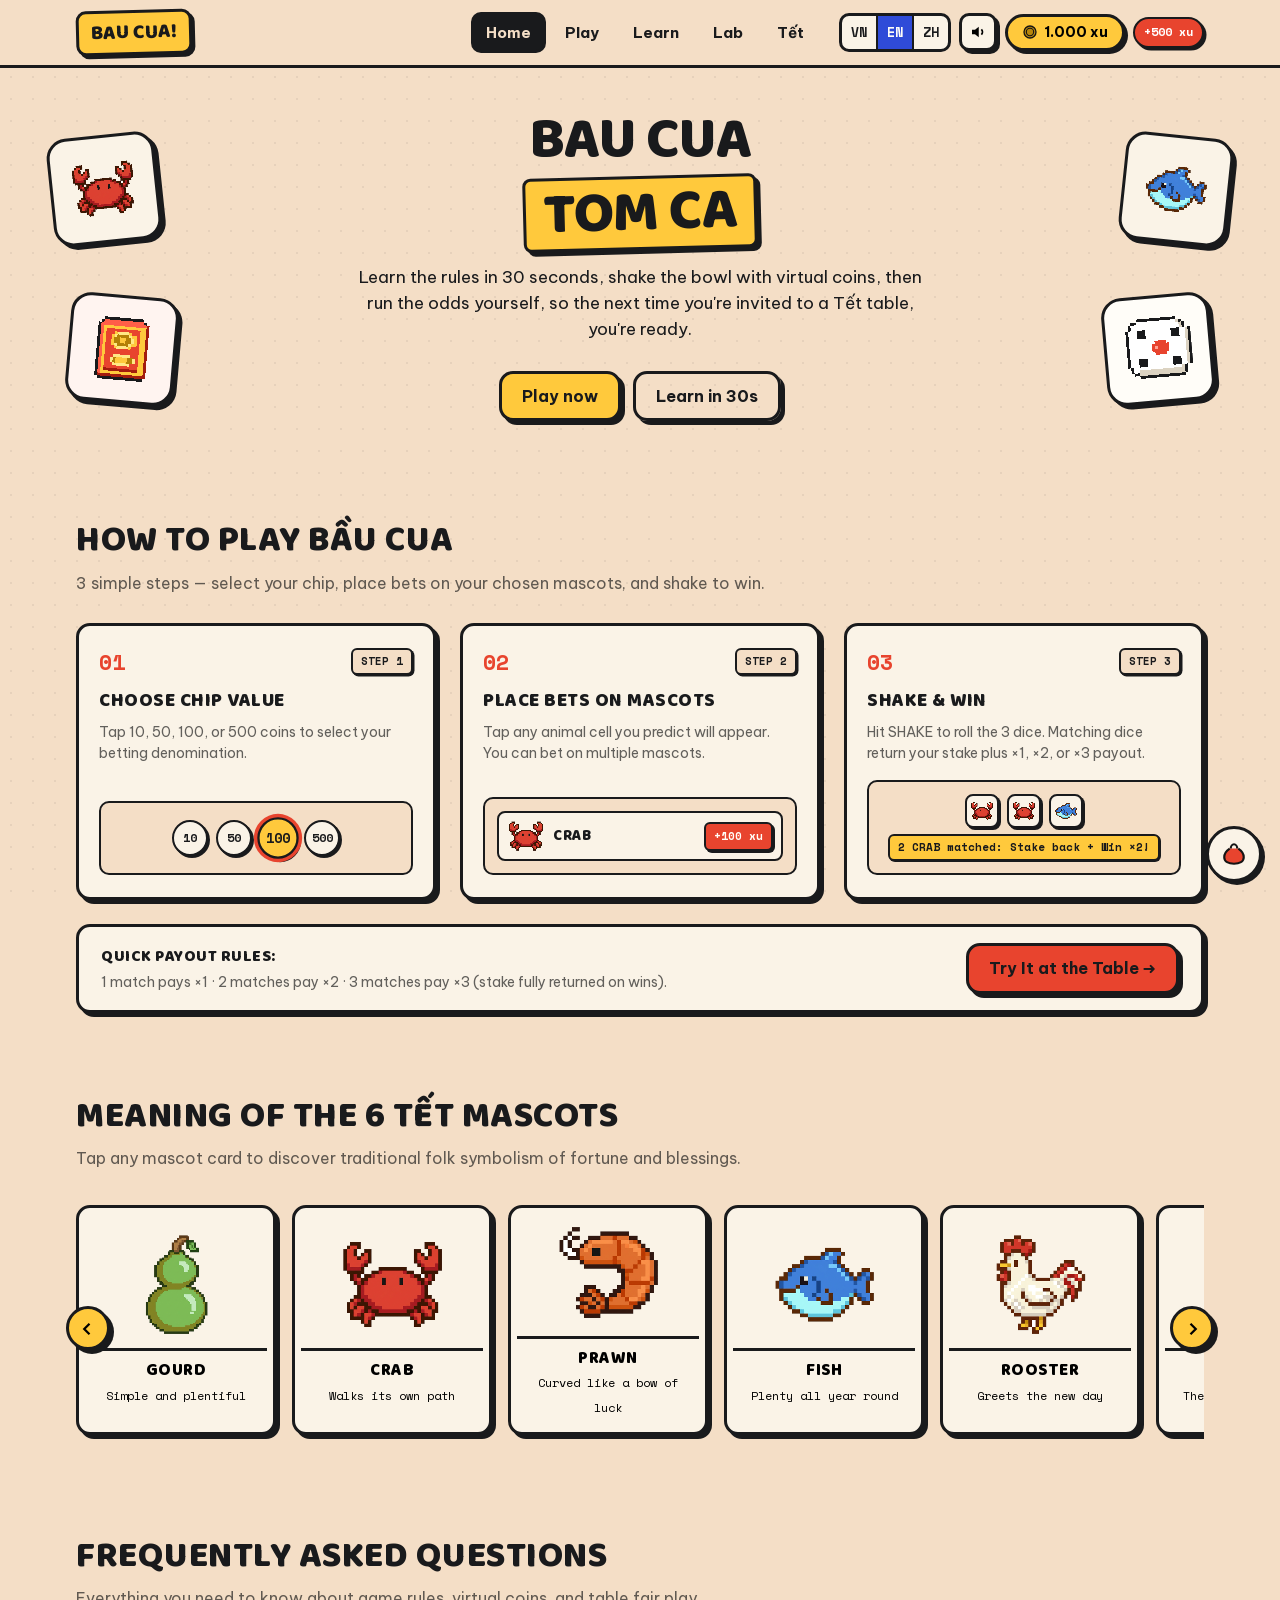
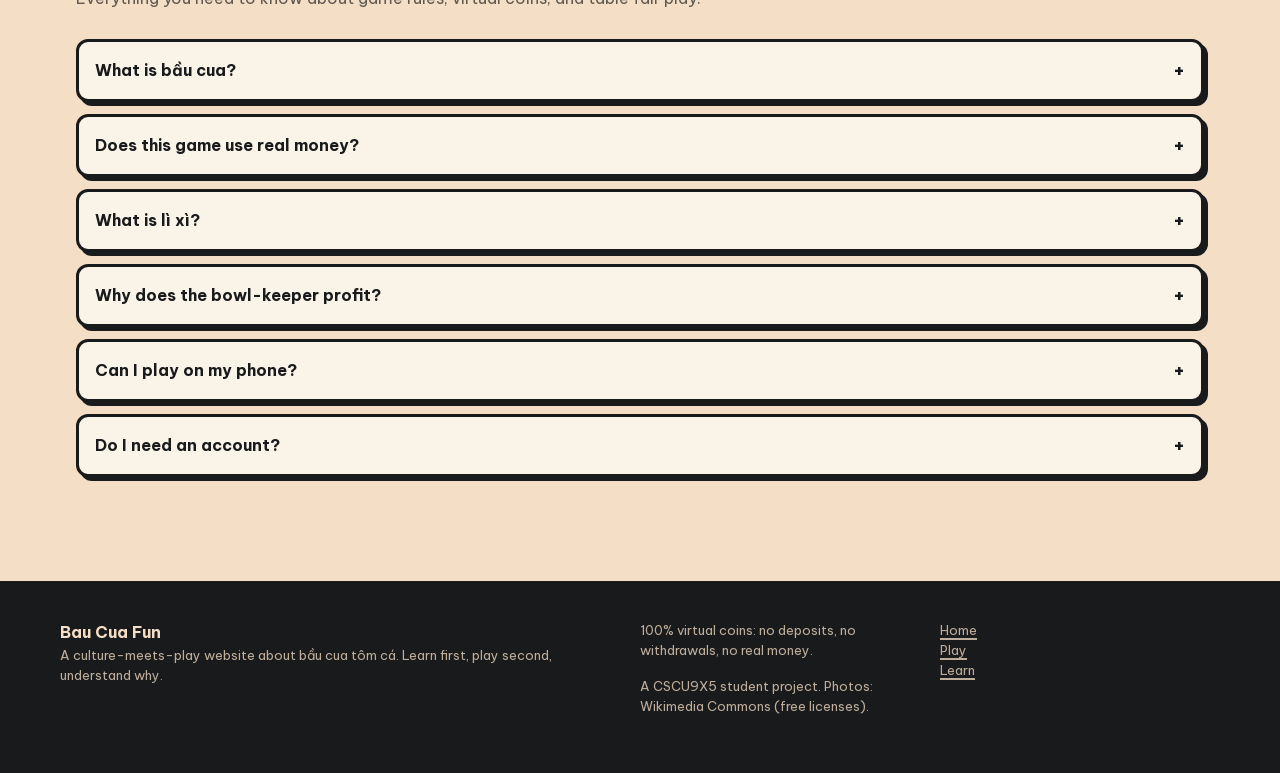
==== commit 6230feae: "feat(home): add interactive click simulation and tactile effects to how-to-play guide" ====
--- a/index.html
+++ b/index.html
@@ -5,10 +5,10 @@
   <meta name="viewport" content="width=device-width, initial-scale=1">
   <meta name="description" content="Bầu Cua Vui: học và chơi bầu cua tôm cá bằng xu ảo. Không nạp, không rút, chỉ để vui ngày Tết.">
   <title>BẦU CUA VUI: Home</title>
-  <link rel="stylesheet" href="assets/fonts/fonts.css?v=11">
+  <link rel="stylesheet" href="assets/fonts/fonts.css?v=15">
   <link rel="stylesheet" href="lib/bootstrap/bootstrap.min.css">
-  <link rel="stylesheet" href="css/styles.css?v=11">
-  <link rel="stylesheet" href="css/pages.css?v=11">
+  <link rel="stylesheet" href="css/styles.css?v=15">
+  <link rel="stylesheet" href="css/pages.css?v=15">
 </head>
 <body data-page="home">
   <noscript><p style="padding:10px 16px;background:#E8442E;color:#FFFDF8;font-weight:700">Trang này cần JavaScript để chơi — hãy bật JS trong trình duyệt.</p></noscript>
@@ -90,7 +90,7 @@
       </div>
       <div class="row g-4">
         <div class="col-md-4">
-          <div class="card-bc how-card">
+          <div class="card-bc how-card" data-step="1">
             <div class="how-step-header">
               <span class="how-step-num">01</span>
               <span class="how-badge" data-i18n="how.step1Tag"></span>
@@ -98,17 +98,17 @@
             <h3 data-i18n="how.1t"></h3>
             <p data-i18n="how.1d"></p>
             <div class="how-visual">
-              <div class="how-chip-demo">
-                <span class="demo-chip">10</span>
-                <span class="demo-chip">50</span>
-                <span class="demo-chip active">100</span>
-                <span class="demo-chip">500</span>
+              <div class="how-chip-demo" role="group" aria-label="Chip selection demo">
+                <button type="button" class="demo-chip" data-val="10">10</button>
+                <button type="button" class="demo-chip" data-val="50">50</button>
+                <button type="button" class="demo-chip active" data-val="100">100</button>
+                <button type="button" class="demo-chip" data-val="500">500</button>
               </div>
             </div>
           </div>
         </div>
         <div class="col-md-4">
-          <div class="card-bc how-card">
+          <div class="card-bc how-card" data-step="2">
             <div class="how-step-header">
               <span class="how-step-num">02</span>
               <span class="how-badge" data-i18n="how.step2Tag"></span>
@@ -116,7 +116,7 @@
             <h3 data-i18n="how.2t"></h3>
             <p data-i18n="how.2d"></p>
             <div class="how-visual">
-              <div class="how-cell-demo">
+              <div class="how-cell-demo" role="button" tabindex="0">
                 <div class="cell-info">
                   <img src="assets/img/animals/cua.svg" alt="Cua" width="38" height="38">
                   <span class="cell-label">CUA</span>
@@ -127,7 +127,7 @@
           </div>
         </div>
         <div class="col-md-4">
-          <div class="card-bc how-card">
+          <div class="card-bc how-card" data-step="3">
             <div class="how-step-header">
               <span class="how-step-num">03</span>
               <span class="how-badge" data-i18n="how.step3Tag"></span>
@@ -135,7 +135,7 @@
             <h3 data-i18n="how.3t"></h3>
             <p data-i18n="how.3d"></p>
             <div class="how-visual">
-              <div class="how-dice-demo">
+              <div class="how-dice-demo" role="button" tabindex="0">
                 <div class="demo-dice-wrap">
                   <div class="demo-die"><img src="assets/img/animals/cua.svg" alt="Cua"></div>
                   <div class="demo-die"><img src="assets/img/animals/cua.svg" alt="Cua"></div>
@@ -221,18 +221,19 @@
      style="position:fixed;bottom:18px;right:18px;z-index:150;width:56px;height:56px;border-radius:50%"><svg viewBox="0 0 24 24" width="26" height="26" aria-hidden="true"><path d="M8 7c-3 2-5 5-5 8 0 4 4 6 9 6s9-2 9-6c0-3-2-6-5-8" fill="#E8442E" stroke="#141414" stroke-width="2"/><path d="M9 7c0-2 1.4-4 3-4s3 2 3 4" fill="none" stroke="#141414" stroke-width="2"/></svg></button>
   <div class="toast-zone"></div>
 
-  <script src="js/data-core.js?v=11"></script>
-  <script src="js/data-content.js?v=11"></script>
-  <script src="js/i18n-vn.js?v=11"></script>
-  <script src="js/i18n-en.js?v=11"></script>
-  <script src="js/i18n-zh.js?v=11"></script>
-  <script src="js/i18n.js?v=11"></script>
-  <script src="js/store.js?v=11"></script>
-  <script src="js/audio.js?v=11"></script>
-  <script src="js/wallet.js?v=11"></script>
-  <script src="js/badges.js?v=11"></script>
-  <script src="js/ui.js?v=11"></script>
-  <script src="js/page-home.js?v=11"></script>
+  <script src="js/data-core.js?v=15"></script>
+  <script src="js/data-content.js?v=15"></script>
+  <script src="js/i18n-vn.js?v=15"></script>
+  <script src="js/i18n-en.js?v=15"></script>
+  <script src="js/i18n-zh.js?v=15"></script>
+  <script src="js/i18n.js?v=15"></script>
+  <script src="js/store.js?v=15"></script>
+  <script src="js/audio.js?v=15"></script>
+  <script src="js/wallet.js?v=15"></script>
+  <script src="js/badges.js?v=15"></script>
+  <script src="js/ui.js?v=15"></script>
+  <script src="js/fx.js?v=15"></script>
+  <script src="js/page-home.js?v=15"></script>
   <script>
     document.addEventListener("DOMContentLoaded", function () {
       BCUI.boot();
--- a/css/pages.css
+++ b/css/pages.css
@@ -244,11 +244,19 @@
   border:var(--border);
   border-radius:var(--radius);
   box-shadow:var(--shadow);
-  transition:transform .2s ease, box-shadow .2s ease;
+  transition:transform .12s cubic-bezier(0.2, 0.8, 0.4, 1), box-shadow .12s ease;
+  cursor:pointer;
+  position:relative;
+  overflow:hidden;
+  user-select:none;
 }
 .how-card:hover{
-  transform:translateY(-2px);
+  transform:translate(-2px, -2px);
   box-shadow:var(--shadow-lg);
+}
+.how-card:active{
+  transform:translate(2px, 2px);
+  box-shadow:1.5px 1.5px 0 var(--ink);
 }
 .how-step-header{
   display:flex;
@@ -272,6 +280,12 @@
   background:var(--paper);
   border:2px solid var(--ink);
   border-radius:6px;
+  box-shadow:1.5px 1.5px 0 var(--ink);
+  transition:transform .15s ease, background .15s ease;
+}
+.how-card:hover .how-badge{
+  transform:scale(1.05);
+  background:var(--gold);
 }
 .how-card h3{
   font-size:19px;
@@ -295,7 +309,32 @@
   align-items:center;
   justify-content:center;
   min-height:74px;
-}
+  position:relative;
+  overflow:hidden;
+  transition:box-shadow .15s ease, border-color .15s ease;
+}
+.how-card:hover .how-visual{
+  box-shadow:2px 2px 0 var(--ink);
+}
+
+/* Click Burst / Ripple */
+.how-click-burst{
+  position:absolute;
+  width:16px;
+  height:16px;
+  border-radius:50%;
+  background:radial-gradient(circle, rgba(255, 201, 60, 0.9) 0%, rgba(232, 68, 46, 0.4) 60%, transparent 100%);
+  border:2px solid var(--ink);
+  pointer-events:none;
+  transform:translate(-50%, -50%) scale(0.5);
+  animation:how-burst-anim .45s cubic-bezier(0.1, 0.8, 0.3, 1) forwards;
+  z-index:20;
+}
+@keyframes how-burst-anim{
+  0%{ transform:translate(-50%, -50%) scale(0.5); opacity:1; }
+  100%{ transform:translate(-50%, -50%) scale(3.5); opacity:0; }
+}
+
 /* Demo 1: Chip tray demo */
 .how-chip-demo{
   display:flex;
@@ -313,16 +352,35 @@
   font-family:var(--font-mono);
   font-weight:800;
   font-size:12px;
-  display:flex;
+  display:inline-flex;
   align-items:center;
   justify-content:center;
   box-shadow:2px 2px 0 var(--ink);
+  cursor:pointer;
+  padding:0;
+  color:var(--ink);
+  transition:transform .15s cubic-bezier(0.34, 1.56, 0.64, 1), box-shadow .15s ease, background .15s ease;
+  user-select:none;
+}
+.demo-chip:hover{
+  transform:translateY(-3px) scale(1.12);
+  box-shadow:2px 4px 0 var(--ink);
+  background:var(--paper);
+}
+.demo-chip:active{
+  transform:translateY(1px) scale(0.95);
+  box-shadow:1px 1px 0 var(--ink);
 }
 .demo-chip.active{
   background:var(--gold);
-  transform:scale(1.12);
+  transform:scale(1.15);
   box-shadow:0 0 0 3px var(--red), 2px 3px 0 var(--ink);
 }
+.demo-chip.active:hover{
+  transform:translateY(-2px) scale(1.2);
+  box-shadow:0 0 0 3px var(--red), 2px 5px 0 var(--ink);
+}
+
 /* Demo 2: Board cell demo */
 .how-cell-demo{
   display:flex;
@@ -333,6 +391,20 @@
   background:var(--cream);
   border:2px solid var(--ink);
   border-radius:8px;
+  cursor:pointer;
+  transition:transform .15s cubic-bezier(0.34, 1.56, 0.64, 1), box-shadow .15s ease, border-color .15s ease;
+  user-select:none;
+}
+.how-cell-demo:hover{
+  transform:translateY(-2px);
+  box-shadow:3px 3px 0 var(--ink);
+}
+.how-cell-demo:active{
+  transform:translateY(1px) scale(0.97);
+  box-shadow:1px 1px 0 var(--ink);
+}
+.how-cell-demo.cell-pulse{
+  animation:pop .25s ease;
 }
 .cell-info{
   display:flex;
@@ -343,6 +415,10 @@
   width:38px;
   height:38px;
   image-rendering:pixelated;
+  transition:transform .15s ease;
+}
+.how-cell-demo:hover .cell-info img{
+  transform:scale(1.1) rotate(-4deg);
 }
 .cell-info .cell-label{
   font-family:var(--font-display);
@@ -360,7 +436,9 @@
   border:2px solid var(--ink);
   border-radius:6px;
   box-shadow:2px 2px 0 var(--ink);
-}
+  transition:transform .15s ease;
+}
+
 /* Demo 3: Dice result demo */
 .how-dice-demo{
   display:flex;
@@ -368,12 +446,21 @@
   align-items:center;
   gap:6px;
   width:100%;
+  cursor:pointer;
+  user-select:none;
+}
+.how-dice-demo:hover .demo-dice-wrap{
+  transform:scale(1.08);
+}
+.how-dice-demo:active .demo-dice-wrap{
+  transform:scale(0.95);
 }
 .demo-dice-wrap{
   display:flex;
   gap:8px;
   align-items:center;
   justify-content:center;
+  transition:transform .15s ease;
 }
 .demo-die{
   width:34px;
@@ -386,6 +473,21 @@
   justify-content:center;
   box-shadow:2px 2px 0 var(--ink);
   padding:3px;
+  transition:transform .2s ease, border-color .2s ease, box-shadow .2s ease;
+}
+.demo-die.rolling{
+  animation:dice-tumble .35s ease-in-out infinite;
+}
+@keyframes dice-tumble{
+  0%, 100%{ transform:translateY(0) rotate(0deg); }
+  25%{ transform:translateY(-6px) rotate(-10deg); }
+  50%{ transform:translateY(2px) rotate(8deg); }
+  75%{ transform:translateY(-4px) rotate(-6deg); }
+}
+.demo-die.winner{
+  border-color:var(--ink);
+  box-shadow:0 0 0 3px var(--gold), 2px 2px 0 var(--ink);
+  animation:pop .25s ease;
 }
 .demo-die img{
   width:100%;
@@ -404,6 +506,10 @@
   text-align:center;
   box-shadow:1px 1px 0 var(--ink);
   white-space:nowrap;
+  transition:background .2s ease, color .2s ease, transform .15s ease;
+}
+.pop-anim{
+  animation:pop .22s cubic-bezier(0.34, 1.56, 0.64, 1);
 }
 
 /* Quick summary banner */
@@ -457,8 +563,17 @@
 details.faq .a{ padding:0 16px 14px; }
 
 /* ---------- play: board ---------- */
-.play-grid{ display:grid; grid-template-columns:1.15fr .85fr; gap:24px; align-items:start; }
-@media (max-width:900px){ .play-grid{ grid-template-columns:1fr; } }
+.play-grid{ display:flex; flex-direction:column; gap:28px; }
+.play-main-stage{ display:grid; grid-template-columns:1.15fr .85fr; gap:24px; align-items:stretch; }
+.play-board-area{ display:flex; flex-direction:column; }
+.chip-header{ display:flex; justify-content:space-between; align-items:center; flex-wrap:wrap; gap:8px; margin:0 0 10px; }
+.play-bottom-grid{ display:grid; grid-template-columns:1fr 1fr; gap:24px; align-items:start; }
+.play-history-card, .play-leader-card{ margin-top:0; }
+@media (max-width:900px){
+  .play-grid{ gap:20px; }
+  .play-main-stage{ display:flex; flex-direction:column; gap:20px; }
+  .play-bottom-grid{ display:flex; flex-direction:column; gap:20px; }
+}
 .board{
   display:grid; grid-template-columns:repeat(3,1fr); gap:14px;
   background:var(--cream); border:var(--border); border-radius:var(--radius);
@@ -519,7 +634,7 @@
 .cell:not(.locked):hover{ transform:translate(-2px,-2px); box-shadow:var(--shadow); }
 .board.locked .cell{ cursor:not-allowed; opacity:.85; }
 
-.chip-tray{ display:flex; gap:12px; flex-wrap:wrap; margin:18px 0 12px; }
+.chip-tray{ display:flex; gap:12px; flex-wrap:wrap; margin:0 0 16px; }
 .chip{
   width:64px; height:64px; border-radius:50%; border:var(--border);
   font-family:var(--font-mono); font-weight:700; font-size:14px; cursor:pointer;
@@ -530,9 +645,11 @@
 .chip:disabled{ opacity:.4; cursor:not-allowed; transform:none; }
 
 .bowl-zone{
-  margin-top:20px; border:var(--border); border-radius:var(--radius);
+  margin-top:0; border:var(--border); border-radius:var(--radius);
   background:var(--indigo); color:var(--ink-on-dark); box-shadow:var(--shadow);
-  padding:20px; text-align:center; position:relative; overflow:hidden;
+  padding:14px 16px; text-align:center; position:relative; overflow:hidden;
+  display:flex; flex-direction:column; align-items:center; justify-content:center;
+  box-sizing:border-box; align-self:start; width:100%;
 }
 .bowl{ font-size:74px; display:inline-block; }
 .bowl.shaking{ animation:shake .5s ease-in-out infinite; }
@@ -542,16 +659,16 @@
   50%{ transform:translate(6px,-3px) rotate(6deg); }
   75%{ transform:translate(-4px,4px) rotate(-4deg); }
 }
-.dice-row{ display:flex; gap:14px; justify-content:center; min-height:84px; align-items:center; margin-top:12px; margin-bottom:8px; }
+.dice-row{ display:flex; gap:10px; justify-content:center; min-height:60px; align-items:center; margin-top:8px; margin-bottom:2px; }
 .die{
-  width:72px; height:72px; border:var(--border); border-radius:14px;
-  background:var(--cream); color:var(--ink); font-size:38px;
+  width:60px; height:60px; border:var(--border); border-radius:12px;
+  background:var(--cream); color:var(--ink); font-size:30px;
   display:flex; align-items:center; justify-content:center;
   box-shadow:var(--shadow); animation:pop .22s ease;
 }
-.status-line{ font-family:var(--font-mono); font-weight:700; margin:12px 0 14px; min-height:24px; }
-.play-actions{ display:flex; gap:10px; flex-wrap:wrap; margin:14px 0 18px; }
-.btn-shake{ font-size:22px; padding:14px 34px; margin-top:6px; }
+.status-line{ font-family:var(--font-mono); font-weight:700; margin:8px 0 10px; min-height:22px; font-size:14px; }
+.play-actions{ display:flex; gap:10px; flex-wrap:wrap; margin:14px 0 0; }
+.btn-shake{ font-size:18px; padding:10px 26px; margin-top:4px; }
 
 .history-strip{ display:flex; gap:8px; flex-wrap:wrap; margin-top:12px; min-height:40px; }
 .hist-round{
@@ -562,7 +679,7 @@
 .pos{ color:var(--green); } .neg{ color:var(--red); }
 
 /* ---------- leaderboard coming soon ---------- */
-.leader{ margin-top:28px; }
+.leader{ margin-top:0; }
 .podium{ display:flex; gap:14px; align-items:flex-end; justify-content:center; margin:18px 0 22px; }
 .podium .step-bc{
   border:var(--border); border-radius:12px 12px 0 0; background:var(--gold);
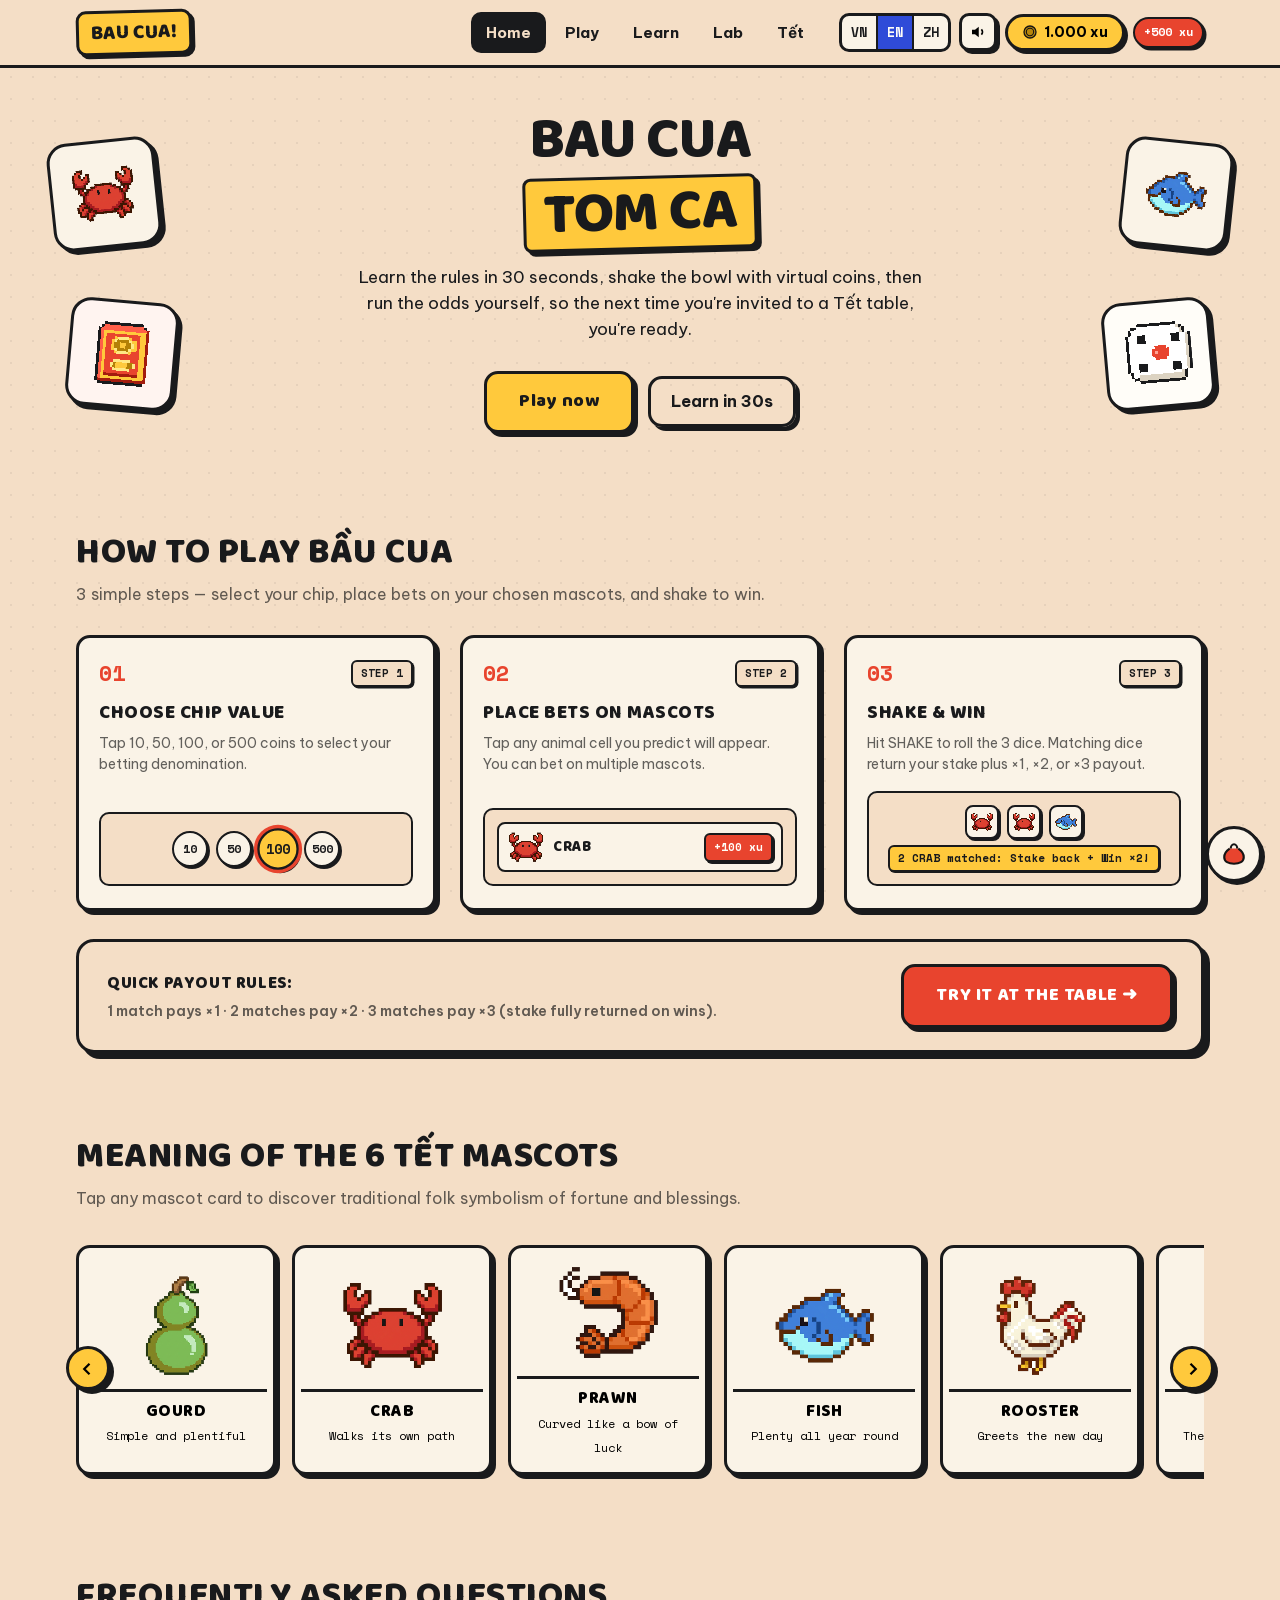
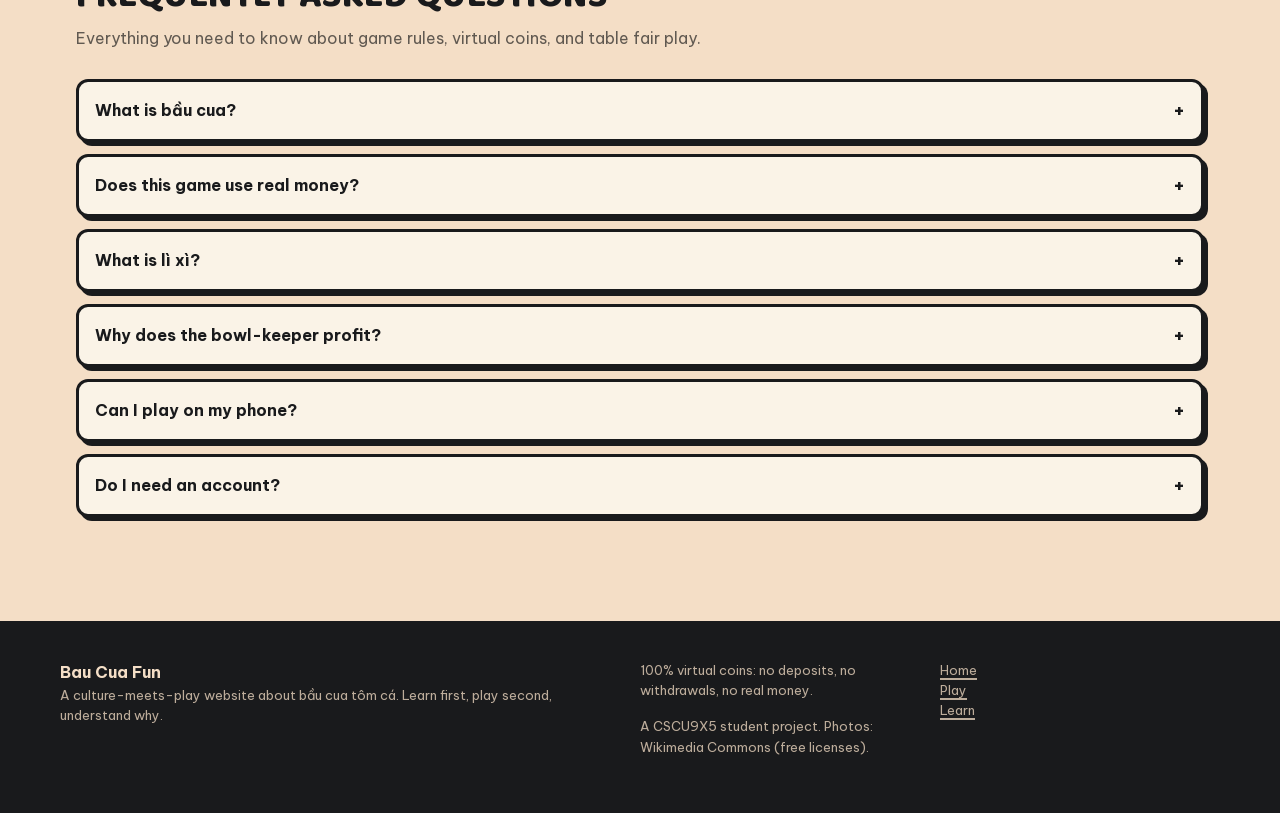
==== commit 86c935af: "feat(cta): make primary play buttons significantly more prominent and high-converting" ====
--- a/index.html
+++ b/index.html
@@ -5,10 +5,10 @@
   <meta name="viewport" content="width=device-width, initial-scale=1">
   <meta name="description" content="Bầu Cua Vui: học và chơi bầu cua tôm cá bằng xu ảo. Không nạp, không rút, chỉ để vui ngày Tết.">
   <title>BẦU CUA VUI: Home</title>
-  <link rel="stylesheet" href="assets/fonts/fonts.css?v=15">
+  <link rel="stylesheet" href="assets/fonts/fonts.css?v=16">
   <link rel="stylesheet" href="lib/bootstrap/bootstrap.min.css">
-  <link rel="stylesheet" href="css/styles.css?v=15">
-  <link rel="stylesheet" href="css/pages.css?v=15">
+  <link rel="stylesheet" href="css/styles.css?v=16">
+  <link rel="stylesheet" href="css/pages.css?v=16">
 </head>
 <body data-page="home">
   <noscript><p style="padding:10px 16px;background:#E8442E;color:#FFFDF8;font-weight:700">Trang này cần JavaScript để chơi — hãy bật JS trong trình duyệt.</p></noscript>
@@ -221,19 +221,19 @@
      style="position:fixed;bottom:18px;right:18px;z-index:150;width:56px;height:56px;border-radius:50%"><svg viewBox="0 0 24 24" width="26" height="26" aria-hidden="true"><path d="M8 7c-3 2-5 5-5 8 0 4 4 6 9 6s9-2 9-6c0-3-2-6-5-8" fill="#E8442E" stroke="#141414" stroke-width="2"/><path d="M9 7c0-2 1.4-4 3-4s3 2 3 4" fill="none" stroke="#141414" stroke-width="2"/></svg></button>
   <div class="toast-zone"></div>
 
-  <script src="js/data-core.js?v=15"></script>
-  <script src="js/data-content.js?v=15"></script>
-  <script src="js/i18n-vn.js?v=15"></script>
-  <script src="js/i18n-en.js?v=15"></script>
-  <script src="js/i18n-zh.js?v=15"></script>
-  <script src="js/i18n.js?v=15"></script>
-  <script src="js/store.js?v=15"></script>
-  <script src="js/audio.js?v=15"></script>
-  <script src="js/wallet.js?v=15"></script>
-  <script src="js/badges.js?v=15"></script>
-  <script src="js/ui.js?v=15"></script>
-  <script src="js/fx.js?v=15"></script>
-  <script src="js/page-home.js?v=15"></script>
+  <script src="js/data-core.js?v=16"></script>
+  <script src="js/data-content.js?v=16"></script>
+  <script src="js/i18n-vn.js?v=16"></script>
+  <script src="js/i18n-en.js?v=16"></script>
+  <script src="js/i18n-zh.js?v=16"></script>
+  <script src="js/i18n.js?v=16"></script>
+  <script src="js/store.js?v=16"></script>
+  <script src="js/audio.js?v=16"></script>
+  <script src="js/wallet.js?v=16"></script>
+  <script src="js/badges.js?v=16"></script>
+  <script src="js/ui.js?v=16"></script>
+  <script src="js/fx.js?v=16"></script>
+  <script src="js/page-home.js?v=16"></script>
   <script>
     document.addEventListener("DOMContentLoaded", function () {
       BCUI.boot();
--- a/css/pages.css
+++ b/css/pages.css
@@ -74,7 +74,7 @@
 /* CTAs */
 .hero-cta-group{
   display: flex;
-  gap: 12px;
+  gap: 14px;
   justify-content: center;
   align-items: center;
   flex-wrap: wrap;
@@ -83,11 +83,36 @@
 .hero-cta-group .btn-gold{
   background: var(--gold);
   color: var(--ink);
-  border: var(--border);
-  box-shadow: var(--shadow);
+  border: 3px solid var(--ink);
+  border-radius: 14px;
+  font-family: var(--font-display);
+  font-size: 18px;
+  font-weight: 800;
+  letter-spacing: .5px;
+  padding: 14px 32px;
+  box-shadow: 4px 4px 0 var(--ink);
+  transition: transform .15s cubic-bezier(0.34, 1.56, 0.64, 1), box-shadow .15s ease, background .15s ease;
+  animation: hero-cta-pulse 2.6s infinite ease-in-out;
 }
 .hero-cta-group .btn-gold:hover{
-  background: #FFD566;
+  background: #FFE072;
+  transform: translate(-3px, -3px) scale(1.03);
+  box-shadow: 7px 7px 0 var(--ink);
+  animation: none;
+}
+.hero-cta-group .btn-gold:active{
+  transform: translate(3px, 3px) scale(0.98);
+  box-shadow: 1px 1px 0 var(--ink);
+}
+@keyframes hero-cta-pulse{
+  0%, 100%{
+    transform: scale(1);
+    box-shadow: 4px 4px 0 var(--ink);
+  }
+  50%{
+    transform: scale(1.03);
+    box-shadow: 5px 5px 0 var(--ink), 0 0 18px rgba(255, 201, 60, 0.45);
+  }
 }
 
 /* Flanks (Cards containing ONLY image) */
@@ -512,41 +537,96 @@
   animation:pop .22s cubic-bezier(0.34, 1.56, 0.64, 1);
 }
 
-/* Quick summary banner */
+/* Quick summary banner & High-Conversion Play CTA */
 .how-summary-banner{
-  margin-top:24px;
-  padding:16px 22px;
-  background:var(--cream);
-  border:var(--border);
-  border-radius:var(--radius);
-  box-shadow:var(--shadow);
+  margin-top:28px;
+  padding:22px 28px;
+  background:var(--paper);
+  border:3px solid var(--ink);
+  border-radius:18px;
+  box-shadow:6px 6px 0 var(--ink);
   display:flex;
   align-items:center;
   justify-content:space-between;
-  gap:16px;
+  gap:20px;
   flex-wrap:wrap;
+  position:relative;
+  transition:box-shadow .2s ease;
+}
+.how-summary-banner:hover{
+  box-shadow:8px 8px 0 var(--ink);
 }
 .summary-left{
   display:flex;
   flex-direction:column;
-  gap:3px;
-  max-width:700px;
+  gap:4px;
+  max-width:620px;
 }
 .summary-title{
   font-family:var(--font-display);
   font-weight:800;
-  font-size:16px;
+  font-size:17px;
   text-transform:uppercase;
-  letter-spacing:.5px;
+  letter-spacing:.6px;
 }
 .summary-payouts{
   font-size:14px;
   color:var(--mut-ink);
-  line-height:1.45;
+  line-height:1.5;
+  font-weight:600;
 }
 .how-summary-btn{
   flex-shrink:0;
   white-space:nowrap;
+  background:var(--red) !important;
+  color:#ffffff !important;
+  font-family:var(--font-display);
+  font-size:18px;
+  font-weight:800;
+  letter-spacing:.6px;
+  padding:15px 32px;
+  border:3.5px solid var(--ink);
+  border-radius:14px;
+  box-shadow:4px 4px 0 var(--ink);
+  text-transform:uppercase;
+  display:inline-flex;
+  align-items:center;
+  gap:10px;
+  cursor:pointer;
+  transition:transform .15s cubic-bezier(0.34, 1.56, 0.64, 1), box-shadow .15s ease, background .15s ease;
+  animation:how-btn-pulse 2.2s infinite ease-in-out;
+}
+.how-summary-btn:hover{
+  background:#FF3319 !important;
+  transform:translate(-3px, -3px) scale(1.04);
+  box-shadow:7px 7px 0 var(--ink);
+  animation:none;
+}
+.how-summary-btn:active{
+  transform:translate(3px, 3px) scale(0.98);
+  box-shadow:1px 1px 0 var(--ink);
+}
+@keyframes how-btn-pulse{
+  0%, 100%{
+    transform:scale(1);
+    box-shadow:4px 4px 0 var(--ink);
+  }
+  50%{
+    transform:scale(1.035);
+    box-shadow:5px 5px 0 var(--ink), 0 0 20px rgba(232, 68, 46, 0.45);
+  }
+}
+@media (max-width:768px){
+  .how-summary-banner{
+    flex-direction:column;
+    align-items:stretch;
+    padding:18px 20px;
+  }
+  .how-summary-btn{
+    width:100%;
+    justify-content:center;
+    text-align:center;
+  }
 }
 
 /* ---------- faq ---------- */
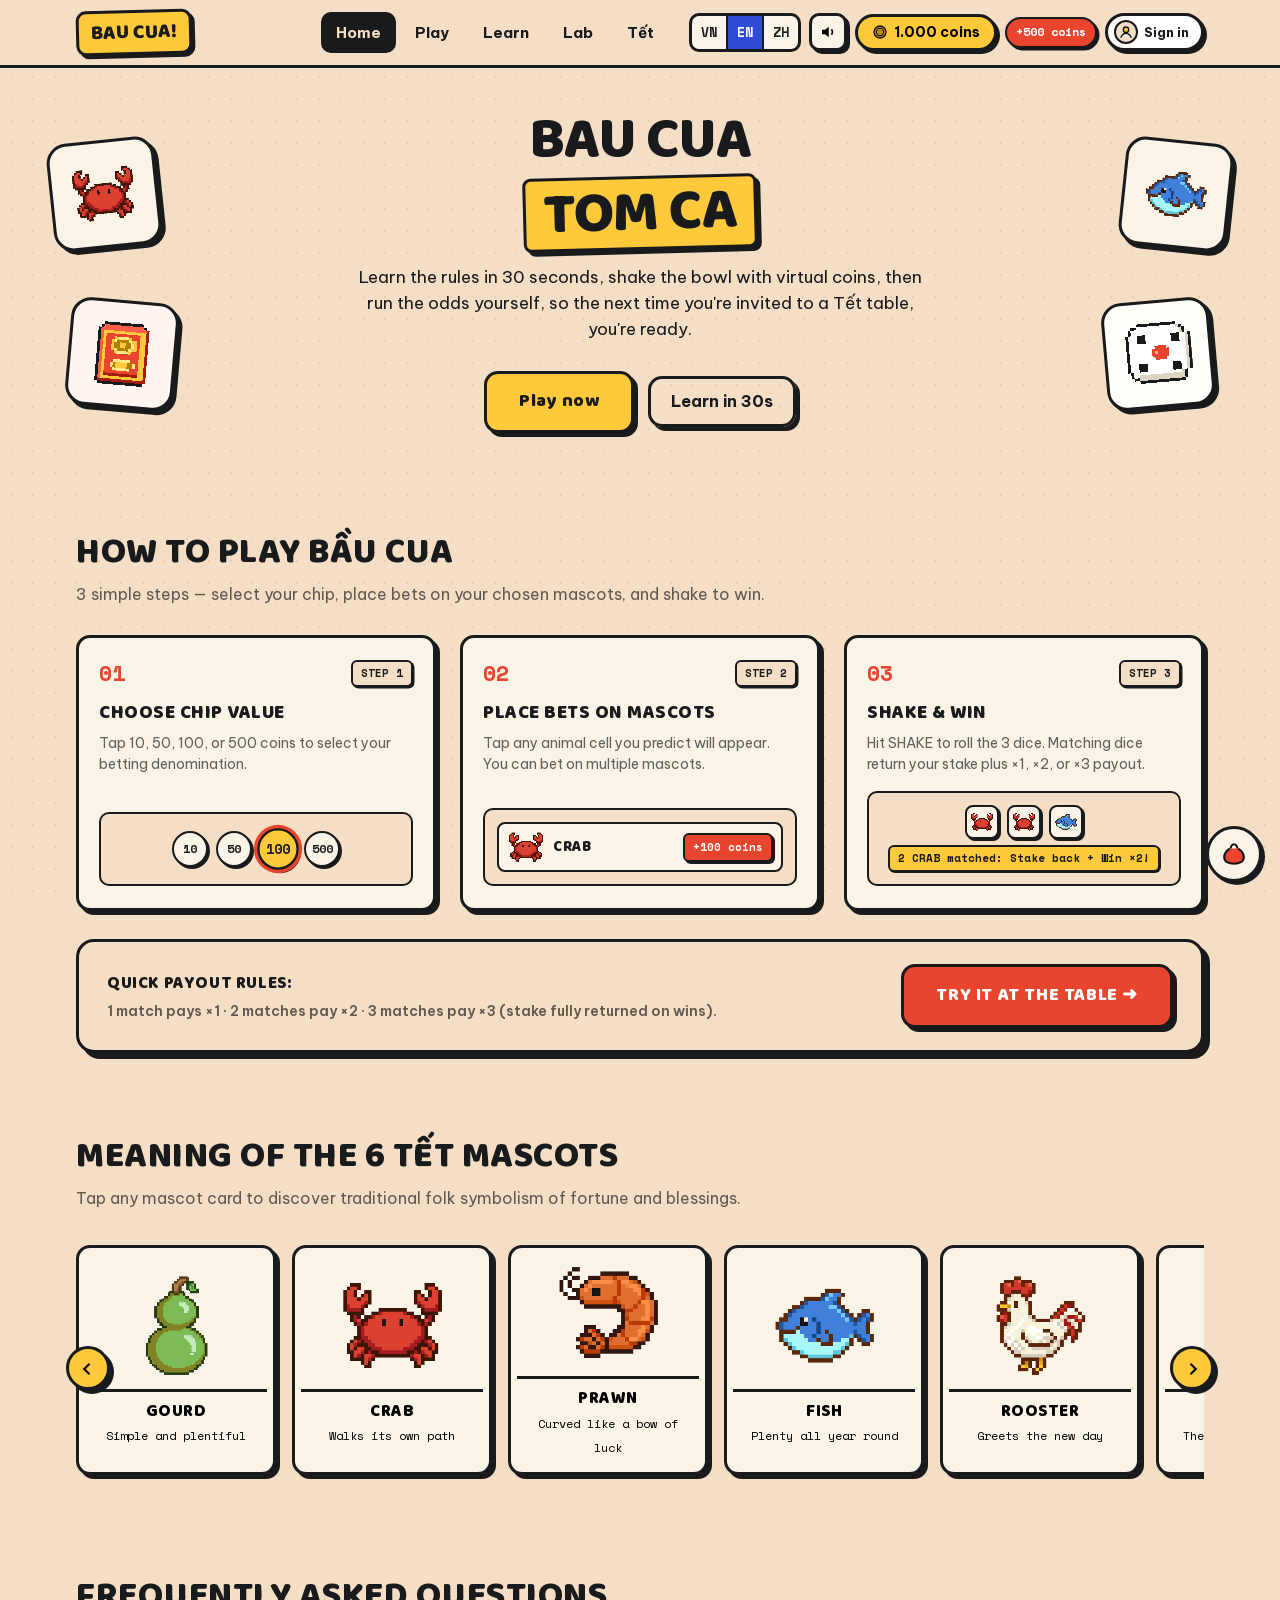
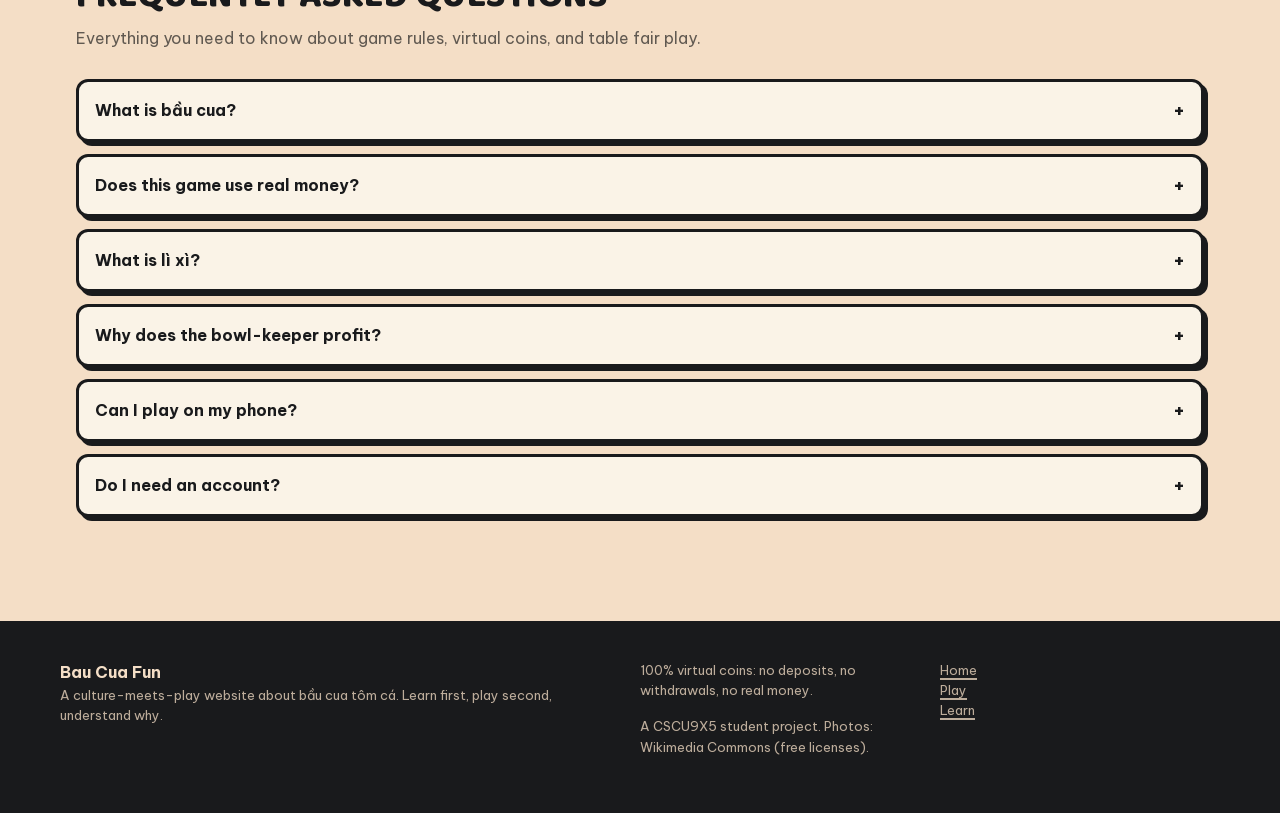
==== commit d4baf1d7: "feat(play,auth): inline chip bar on Play page, optional local accounts, and v18 cache bust" ====
--- a/index.html
+++ b/index.html
@@ -5,10 +5,10 @@
   <meta name="viewport" content="width=device-width, initial-scale=1">
   <meta name="description" content="Bầu Cua Vui: học và chơi bầu cua tôm cá bằng xu ảo. Không nạp, không rút, chỉ để vui ngày Tết.">
   <title>BẦU CUA VUI: Home</title>
-  <link rel="stylesheet" href="assets/fonts/fonts.css?v=16">
+  <link rel="stylesheet" href="assets/fonts/fonts.css?v=18">
   <link rel="stylesheet" href="lib/bootstrap/bootstrap.min.css">
-  <link rel="stylesheet" href="css/styles.css?v=16">
-  <link rel="stylesheet" href="css/pages.css?v=16">
+  <link rel="stylesheet" href="css/styles.css?v=18">
+  <link rel="stylesheet" href="css/pages.css?v=18">
 </head>
 <body data-page="home">
   <noscript><p style="padding:10px 16px;background:#E8442E;color:#FFFDF8;font-weight:700">Trang này cần JavaScript để chơi — hãy bật JS trong trình duyệt.</p></noscript>
@@ -221,19 +221,21 @@
      style="position:fixed;bottom:18px;right:18px;z-index:150;width:56px;height:56px;border-radius:50%"><svg viewBox="0 0 24 24" width="26" height="26" aria-hidden="true"><path d="M8 7c-3 2-5 5-5 8 0 4 4 6 9 6s9-2 9-6c0-3-2-6-5-8" fill="#E8442E" stroke="#141414" stroke-width="2"/><path d="M9 7c0-2 1.4-4 3-4s3 2 3 4" fill="none" stroke="#141414" stroke-width="2"/></svg></button>
   <div class="toast-zone"></div>
 
-  <script src="js/data-core.js?v=16"></script>
-  <script src="js/data-content.js?v=16"></script>
-  <script src="js/i18n-vn.js?v=16"></script>
-  <script src="js/i18n-en.js?v=16"></script>
-  <script src="js/i18n-zh.js?v=16"></script>
-  <script src="js/i18n.js?v=16"></script>
-  <script src="js/store.js?v=16"></script>
-  <script src="js/audio.js?v=16"></script>
-  <script src="js/wallet.js?v=16"></script>
-  <script src="js/badges.js?v=16"></script>
-  <script src="js/ui.js?v=16"></script>
-  <script src="js/fx.js?v=16"></script>
-  <script src="js/page-home.js?v=16"></script>
+  <script src="js/data-core.js?v=18"></script>
+  <script src="js/data-content.js?v=18"></script>
+  <script src="js/i18n-vn.js?v=18"></script>
+  <script src="js/i18n-en.js?v=18"></script>
+  <script src="js/i18n-zh.js?v=18"></script>
+  <script src="js/i18n.js?v=18"></script>
+  <script src="js/auth.js?v=18"></script>
+  <script src="js/store.js?v=18"></script>
+  <script src="js/audio.js?v=18"></script>
+  <script src="js/wallet.js?v=18"></script>
+  <script src="js/badges.js?v=18"></script>
+  <script src="js/account-ui.js?v=18"></script>
+  <script src="js/ui.js?v=18"></script>
+  <script src="js/fx.js?v=18"></script>
+  <script src="js/page-home.js?v=18"></script>
   <script>
     document.addEventListener("DOMContentLoaded", function () {
       BCUI.boot();
--- a/css/styles.css
+++ b/css/styles.css
@@ -323,3 +323,138 @@
 
 .btn-ghost{ background:transparent; box-shadow:var(--shadow); }
 .btn-ghost:hover{ background:var(--cream); }
+
+/* ---------- local accounts (nav chip, menu, modal, drawer card) ---------- */
+.acct-wrap{ position:relative; display:inline-flex; align-items:center; }
+.acct-chip{
+  display:inline-flex; align-items:center; gap:6px;
+  background:var(--surface); color:var(--ink); border:var(--border); border-radius:999px;
+  padding:4px 12px 4px 6px; font-weight:800; font-size:13px; cursor:pointer;
+  box-shadow:3px 3px 0 var(--ink); transition:transform .12s ease, box-shadow .12s ease;
+  white-space:nowrap;
+}
+.acct-chip.is-signed{ background:var(--cream); }
+.acct-chip:hover{ transform:translate(-1.5px,-1.5px); box-shadow:4px 4px 0 var(--ink); }
+.acct-chip:active{ transform:translate(2px,2px); box-shadow:none; }
+.acct-av{
+  width:24px; height:24px; border:2px solid var(--ink); border-radius:50%;
+  background:var(--paper); display:inline-flex; align-items:center; justify-content:center;
+  overflow:hidden; flex-shrink:0;
+}
+.acct-av-lg{ width:40px; height:40px; border-width:2.5px; }
+.acct-av-img{ display:block; object-fit:contain; }
+.acct-caret{ font-size:11px; opacity:.8; }
+
+.acct-menu{
+  position:absolute; right:0; top:calc(100% + 8px); z-index:220;
+  width:268px; padding:14px; background:var(--cream);
+}
+.acct-menu-head{
+  display:flex; align-items:center; gap:10px;
+  padding-bottom:10px; margin-bottom:10px; border-bottom:2px solid var(--ink);
+}
+.acct-menu-sec{ font-size:12px; font-weight:800; text-transform:uppercase; margin:4px 0 6px; opacity:.75; }
+.acct-menu-user{
+  width:100%; display:flex; align-items:center; gap:8px;
+  border:2px solid var(--ink); border-radius:10px; background:var(--surface);
+  padding:6px 8px; margin-bottom:6px; font-weight:700; font-size:13px; cursor:pointer;
+  text-align:left;
+}
+.acct-menu-user:hover{ background:var(--gold); }
+.acct-menu-uname{ flex:1; overflow:hidden; text-overflow:ellipsis; white-space:nowrap; }
+.acct-menu-actions{ display:flex; flex-direction:column; gap:8px; margin-top:8px; }
+.acct-menu-row2{ display:grid; grid-template-columns:1fr 1fr; gap:6px; }
+.acct-del-link{
+  border:none; background:transparent; color:var(--red-2);
+  font-weight:800; font-size:12px; text-decoration:underline; cursor:pointer; padding:4px;
+}
+
+.drawer-acct-card{
+  border:var(--border); border-radius:12px; background:var(--surface);
+  box-shadow:var(--shadow); padding:10px 12px; margin-bottom:14px;
+}
+.drawer-acct-row{ display:flex; align-items:center; gap:10px; }
+.drawer-acct-meta{ flex:1; min-width:0; display:flex; flex-direction:column; font-size:12px; }
+.drawer-acct-meta strong{ font-size:15px; overflow:hidden; text-overflow:ellipsis; white-space:nowrap; }
+
+.acct-modal-box{ max-width:460px !important; }
+.acct-del-box{ max-width:380px !important; }
+.acct-modal-head{
+  display:flex; justify-content:space-between; align-items:center;
+  border-bottom:var(--border); padding-bottom:8px; margin-bottom:14px;
+}
+.acct-tabs{ display:flex; gap:8px; }
+.acct-tab{
+  border:2px solid transparent; border-radius:10px; background:transparent;
+  font-family:var(--font-display); font-weight:800; font-size:17px;
+  padding:5px 12px; cursor:pointer; color:var(--ink);
+}
+.acct-tab.active{
+  border-color:var(--ink); background:var(--gold); box-shadow:2.5px 2.5px 0 var(--ink);
+}
+.acct-pane{ display:flex; flex-direction:column; gap:12px; }
+.acct-label{ font-weight:800; font-size:14px; display:block; margin-bottom:4px; }
+.acct-picker{ display:grid; grid-template-columns:repeat(auto-fill,minmax(108px,1fr)); gap:10px; }
+.acct-user-card{
+  display:flex; flex-direction:column; align-items:center; gap:4px;
+  border:var(--border); border-radius:12px; background:var(--surface);
+  padding:10px 8px; cursor:pointer; font-weight:800; font-size:14px;
+  transition:transform .1s ease, box-shadow .1s ease;
+}
+.acct-user-card.selected{
+  background:var(--gold); box-shadow:var(--shadow); transform:translate(-2px,-2px);
+}
+.acct-user-name{ max-width:100%; overflow:hidden; text-overflow:ellipsis; white-space:nowrap; }
+.acct-empty{
+  border:2px dashed var(--ink); border-radius:12px; background:var(--paper);
+  padding:14px; text-align:center;
+}
+.acct-form{ display:flex; flex-direction:column; gap:10px; }
+.acct-input{
+  width:100%; border:var(--border); border-radius:10px; background:var(--surface);
+  padding:9px 12px; font-family:var(--font-body); font-size:16px; font-weight:700;
+}
+.acct-input:focus{ outline:3px dashed var(--indigo); outline-offset:2px; }
+.acct-input.invalid{ border-color:var(--red); background:var(--invalid); }
+.acct-pin-input{
+  font-family:var(--font-mono); font-size:22px; letter-spacing:.45em; text-align:center;
+}
+.acct-pin-row{ display:grid; grid-template-columns:1fr 1fr; gap:10px; }
+.acct-av-grid{ display:grid; grid-template-columns:repeat(3,1fr); gap:8px; }
+.acct-av-pick{
+  display:flex; flex-direction:column; align-items:center; gap:4px;
+  border:2px solid var(--ink); border-radius:10px; background:var(--surface);
+  padding:8px 4px; cursor:pointer; font-weight:800; font-size:12px;
+}
+.acct-av-pick.selected{
+  background:var(--gold); border-width:3px; box-shadow:3px 3px 0 var(--ink);
+  transform:translate(-1.5px,-1.5px);
+}
+.acct-carry{
+  display:flex; align-items:flex-start; gap:8px;
+  border:2px solid var(--ink); border-radius:10px; background:var(--paper);
+  padding:8px 10px; font-size:13px; font-weight:700; cursor:pointer;
+}
+.acct-carry input,.acct-check input{ margin-top:3px; accent-color:var(--red); width:16px; height:16px; }
+.acct-check{ display:flex; align-items:center; gap:8px; font-size:13px; font-weight:700; cursor:pointer; }
+.acct-err{ color:var(--red-2); font-weight:800; font-size:13px; min-height:18px; }
+.acct-note{ font-size:11px; opacity:.75; margin:2px 0 0; }
+.acct-import-row{ border-top:2px dashed var(--ink); padding-top:8px; text-align:center; }
+.acct-link-btn{
+  border:none; background:transparent; color:var(--indigo);
+  font-weight:800; font-size:13px; text-decoration:underline; cursor:pointer;
+}
+.acct-del-actions{ display:flex; gap:10px; justify-content:flex-end; margin-top:8px; }
+.acct-nudge-toast{ display:flex; align-items:center; justify-content:space-between; gap:10px; }
+.lb-row-me{ background:var(--gold); font-weight:800; }
+.acct-you-tag{
+  display:inline-block; background:var(--red); color:var(--ink-on-dark);
+  border:1.5px solid var(--ink); border-radius:6px; padding:0 5px; font-size:10px; font-weight:800;
+}
+.acct-local-tag{ color:var(--red); font-weight:800; }
+
+@media (max-width:520px){
+  .acct-chip{ padding:3px 8px 3px 4px; font-size:11px; }
+  .acct-chip .acct-name{ max-width:68px; overflow:hidden; text-overflow:ellipsis; }
+  .acct-pin-row{ grid-template-columns:1fr; }
+}
--- a/css/pages.css
+++ b/css/pages.css
@@ -643,16 +643,19 @@
 details.faq .a{ padding:0 16px 14px; }
 
 /* ---------- play: board ---------- */
-.play-grid{ display:flex; flex-direction:column; gap:28px; }
-.play-main-stage{ display:grid; grid-template-columns:1.15fr .85fr; gap:24px; align-items:stretch; }
+body[data-page="play"] .section{ padding:16px 16px 20px; }
+body[data-page="play"] .section-head{ gap:4px; margin-bottom:10px; }
+.play-grid{ display:flex; flex-direction:column; gap:22px; }
+.play-main-stage{ display:grid; grid-template-columns:1.15fr .85fr; gap:24px; align-items:start; }
 .play-board-area{ display:flex; flex-direction:column; }
-.chip-header{ display:flex; justify-content:space-between; align-items:center; flex-wrap:wrap; gap:8px; margin:0 0 10px; }
-.play-bottom-grid{ display:grid; grid-template-columns:1fr 1fr; gap:24px; align-items:start; }
+.play-side-col{ display:flex; flex-direction:column; gap:18px; }
+.chip-bar{ display:flex; align-items:center; justify-content:space-between; flex-wrap:wrap; gap:8px 12px; margin:0 0 10px; }
+.chip-header{ display:flex; align-items:center; flex-wrap:wrap; gap:10px; margin:0; }
 .play-history-card, .play-leader-card{ margin-top:0; }
 @media (max-width:900px){
-  .play-grid{ gap:20px; }
-  .play-main-stage{ display:flex; flex-direction:column; gap:20px; }
-  .play-bottom-grid{ display:flex; flex-direction:column; gap:20px; }
+  .play-grid{ gap:18px; }
+  .play-main-stage{ display:flex; flex-direction:column; gap:18px; }
+  .play-side-col{ gap:18px; }
 }
 .board{
   display:grid; grid-template-columns:repeat(3,1fr); gap:14px;
@@ -714,10 +717,10 @@
 .cell:not(.locked):hover{ transform:translate(-2px,-2px); box-shadow:var(--shadow); }
 .board.locked .cell{ cursor:not-allowed; opacity:.85; }
 
-.chip-tray{ display:flex; gap:12px; flex-wrap:wrap; margin:0 0 16px; }
+.chip-tray{ display:flex; gap:10px; flex-wrap:wrap; margin:0; }
 .chip{
-  width:64px; height:64px; border-radius:50%; border:var(--border);
-  font-family:var(--font-mono); font-weight:700; font-size:14px; cursor:pointer;
+  width:52px; height:52px; border-radius:50%; border:var(--border);
+  font-family:var(--font-mono); font-weight:700; font-size:13px; cursor:pointer;
   background:var(--cream); box-shadow:var(--shadow);
 }
 .chip:hover{ transform:translateY(-3px); }
@@ -727,23 +730,42 @@
 .bowl-zone{
   margin-top:0; border:var(--border); border-radius:var(--radius);
   background:var(--indigo); color:var(--ink-on-dark); box-shadow:var(--shadow);
-  padding:14px 16px; text-align:center; position:relative; overflow:hidden;
+  padding:16px 18px; text-align:center; position:relative; overflow:hidden;
   display:flex; flex-direction:column; align-items:center; justify-content:center;
-  box-sizing:border-box; align-self:start; width:100%;
-}
-.bowl{ font-size:74px; display:inline-block; }
-.bowl.shaking{ animation:shake .5s ease-in-out infinite; }
+  box-sizing:border-box; width:100%;
+}
+.bowl-stage{
+  position:relative; width:100%; height:88px;
+  display:flex; align-items:flex-end; justify-content:center;
+}
+.bowl{
+  position:absolute; bottom:2px; left:50%; z-index:2;
+  transform:translateX(-50%);
+  transition:transform .32s var(--spring), opacity .22s ease;
+}
+.bowl.lifted{
+  transform:translateX(-50%) translateY(-52px) rotate(-14deg) scale(.92);
+  opacity:0; pointer-events:none;
+}
+.bowl.shaking{ animation:rattle .34s ease-in-out infinite; }
+@keyframes rattle{
+  0%,100%{ transform:translateX(-50%) rotate(0); }
+  20%{ transform:translateX(calc(-50% - 8px)) rotate(-10deg) scale(1.05); }
+  40%{ transform:translateX(calc(-50% + 7px)) rotate(9deg); }
+  60%{ transform:translateX(calc(-50% - 6px)) rotate(-8deg) scale(1.05); }
+  80%{ transform:translateX(calc(-50% + 6px)) rotate(7deg); }
+}
 @keyframes shake{
   0%,100%{ transform:translate(0,0) rotate(0); }
   25%{ transform:translate(-7px,2px) rotate(-7deg); }
   50%{ transform:translate(6px,-3px) rotate(6deg); }
   75%{ transform:translate(-4px,4px) rotate(-4deg); }
 }
-.dice-row{ display:flex; gap:10px; justify-content:center; min-height:60px; align-items:center; margin-top:8px; margin-bottom:2px; }
+.dice-row{ display:flex; gap:10px; justify-content:center; align-items:center; height:88px; }
 .die{
-  width:60px; height:60px; border:var(--border); border-radius:12px;
+  width:auto; min-width:66px; height:auto; padding:8px 8px 5px; border:var(--border); border-radius:12px;
   background:var(--cream); color:var(--ink); font-size:30px;
-  display:flex; align-items:center; justify-content:center;
+  display:flex; flex-direction:column; align-items:center; justify-content:center; gap:3px;
   box-shadow:var(--shadow); animation:pop .22s ease;
 }
 .status-line{ font-family:var(--font-mono); font-weight:700; margin:8px 0 10px; min-height:22px; font-size:14px; }
@@ -988,12 +1010,15 @@
 /* responsive tweaks across pages */
 @media (max-width:600px){
   .section{ padding:24px 12px 8px; }
+  body[data-page="play"] .section{ padding:12px 12px 8px; }
+  body[data-page="play"] .section-head{ margin-bottom:8px; }
   .board{ padding:10px; gap:8px; border-radius:12px; }
   .cell{ border-radius:10px; }
   .cell .name{ font-size:11px; padding:0 4px; top:4px; }
   .cell .amt{ font-size:11px; padding:1px 6px; bottom:4px; }
-  .chip-tray{ gap:8px; justify-content:center; margin:12px 0 6px; }
-  .chip{ width:52px; height:52px; font-size:13px; }
+  .chip-bar{ justify-content:center; gap:8px; margin:0 0 8px; }
+  .chip-tray{ gap:8px; justify-content:center; margin:0; }
+  .chip{ width:48px; height:48px; font-size:12.5px; }
   .play-actions{ display:grid; grid-template-columns:40px repeat(3,1fr); gap:6px; margin-top:10px; }
   .play-actions .btn-bc{ padding:8px 4px; font-size:12px; }
   .bowl-zone{ padding:14px 10px; border-radius:12px; }
@@ -1048,11 +1073,13 @@
 /* ---------- single selection: con được chọn sáng đèn ---------- */
 .cell{ transition:opacity .15s ease, filter .15s ease; }
 .cell.selected{
-  outline:5px solid var(--gold); outline-offset:-5px;
+  outline:4px solid var(--gold); outline-offset:-4px;
   filter:brightness(1.14);
 }
 .cell.selected .name{ background:var(--gold); }
-.board.has-selection .cell:not(.selected){ opacity:.5; }
+.board.has-selection .cell:not(.selected){ opacity:.65; }
 .board.has-selection .cell.selected{ box-shadow:0 0 0 4px rgba(255,201,60,.3), var(--shadow); }
 
 .float-xu.zero{ color:var(--cream); }
+
+.die-name{ font-family:var(--font-body); font-size:11px; font-weight:800; line-height:1; }
